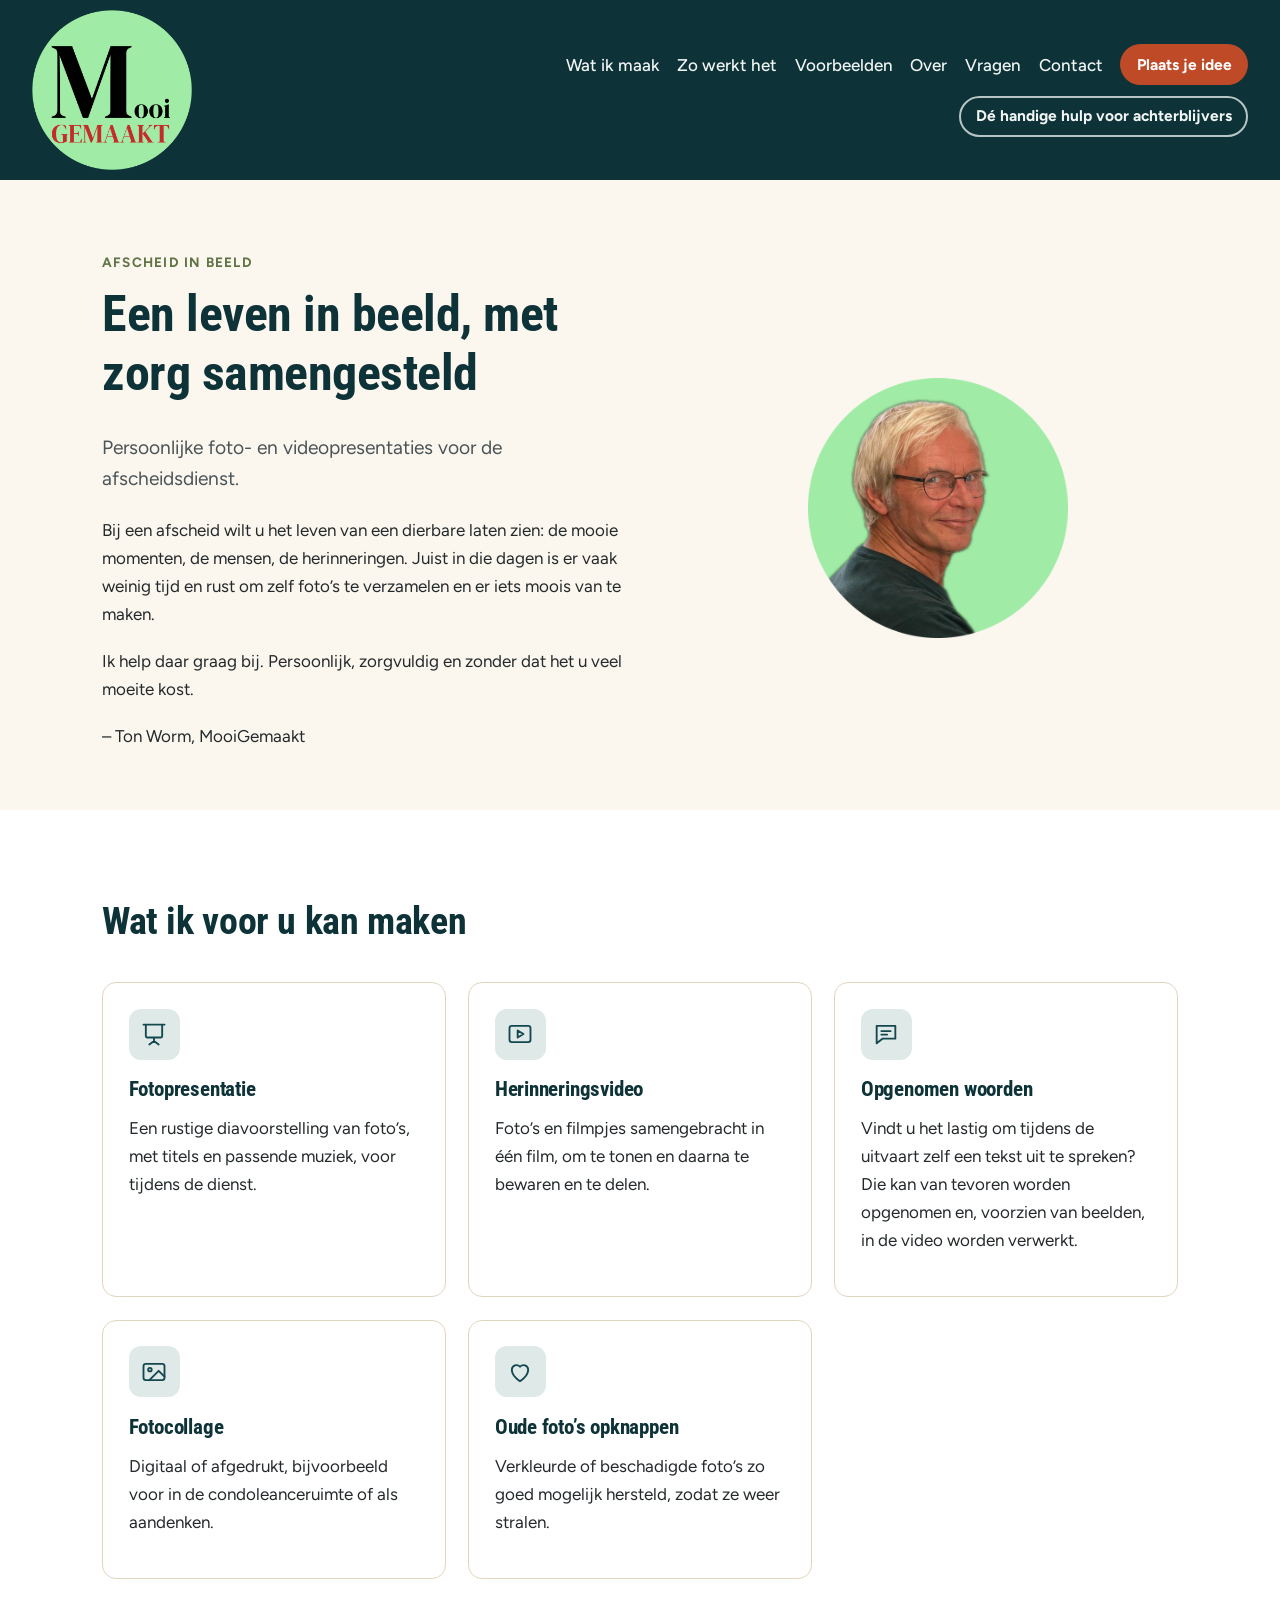
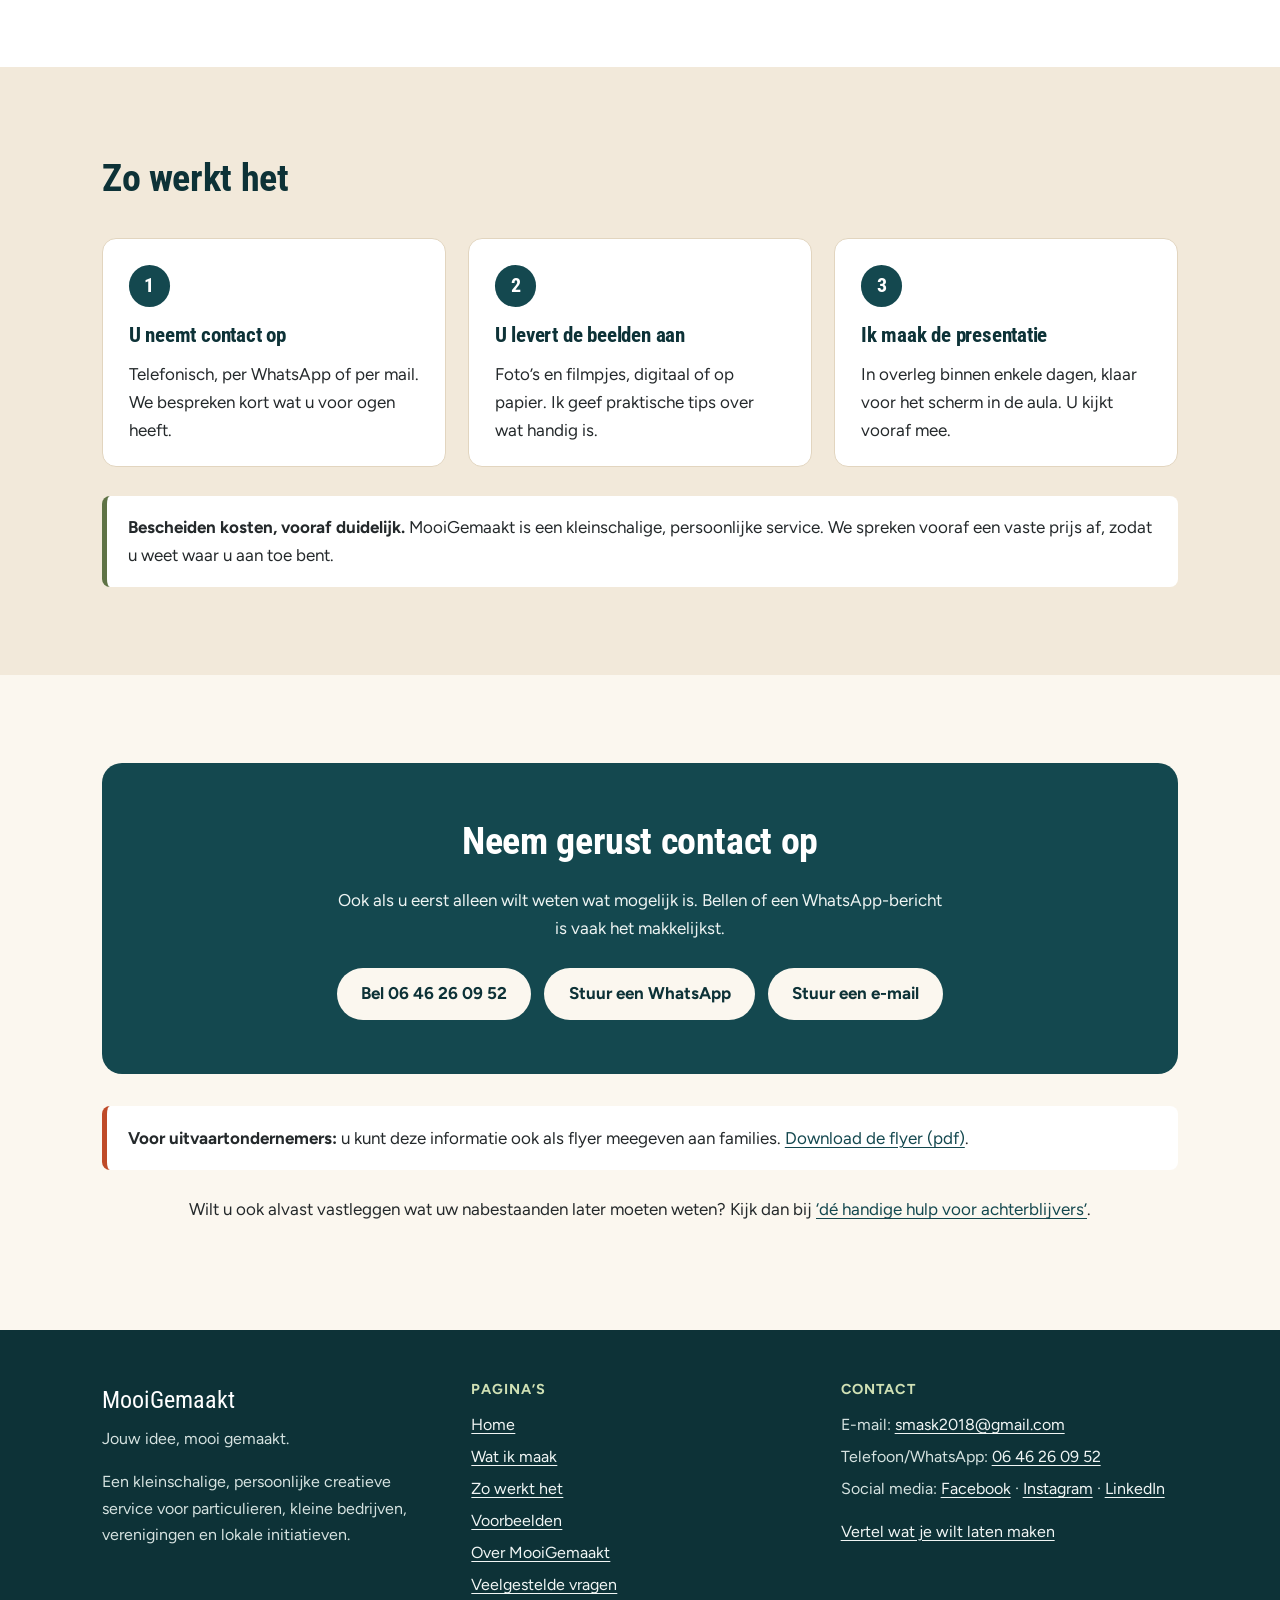
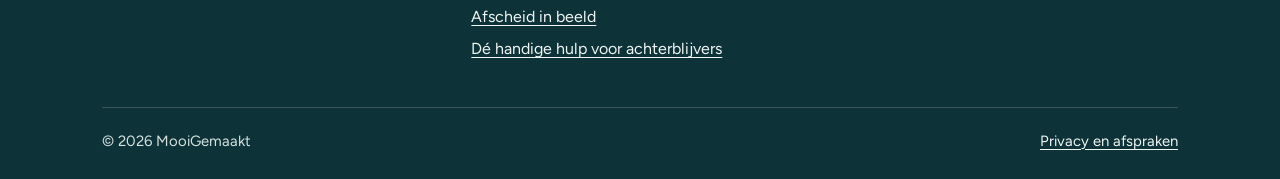
==== afscheid.html @ c0c8b0d1 "MooiGemaakt: bladerboek met de handleiding op de pagina Dé handige hulp voor achterblijvers Co-Autho" ====
<!DOCTYPE html>
<html lang="nl">
<head>
  <meta charset="utf-8">
  <meta name="viewport" content="width=device-width, initial-scale=1">
  <title>Afscheid in beeld: foto- en videopresentaties voor een uitvaart – MooiGemaakt</title>
  <meta name="description" content="Een persoonlijke fotopresentatie of herinneringsvideo voor de afscheidsdienst. Met zorg gemaakt, binnen enkele dagen klaar en tegen bescheiden kosten.">
  <link rel="canonical" href="https://mooigemaakt.net/afscheid.html">
  <meta property="og:type" content="website">
  <meta property="og:locale" content="nl_NL">
  <meta property="og:site_name" content="MooiGemaakt">
  <meta property="og:title" content="Afscheid in beeld: foto- en videopresentaties voor een uitvaart – MooiGemaakt">
  <meta property="og:description" content="Een persoonlijke fotopresentatie of herinneringsvideo voor de afscheidsdienst. Met zorg gemaakt, binnen enkele dagen klaar en tegen bescheiden kosten.">
  <meta property="og:url" content="https://mooigemaakt.net/afscheid.html">
  <!-- PLACEHOLDER: eigen deelafbeelding van 1200 x 630 pixels -->
  <meta property="og:image" content="https://mooigemaakt.net/images/og-afbeelding.jpg">
  <meta name="theme-color" content="#14484f">
  <!-- PLACEHOLDER: eigen favicon -->
  <link rel="icon" href="images/favicon.svg" type="image/svg+xml">
  <link rel="preconnect" href="https://fonts.googleapis.com">
  <link rel="preconnect" href="https://fonts.gstatic.com" crossorigin>
  <link href="https://fonts.googleapis.com/css2?family=Figtree:wght@400;500;600;700&family=Roboto+Condensed:wght@700&display=swap" rel="stylesheet">
  <link rel="stylesheet" href="css/style.css?v=20261122">
</head>
<body>
  <a class="skip-link" href="#inhoud">Direct naar de inhoud</a>

  <header class="site-header">
    <div class="container header-inner">
      <a class="logo" href="index.html" aria-label="MooiGemaakt, naar de homepage">
        <img class="logo-img" src="images/logo-cirkel.png" alt="MooiGemaakt" width="600" height="600">
      </a>
      <button class="nav-toggle" type="button" aria-expanded="false" aria-controls="hoofdmenu">
        <span class="nav-toggle-bars" aria-hidden="true"></span>Menu
      </button>
      <nav id="hoofdmenu" class="main-nav" aria-label="Hoofdmenu">
        <ul>
          <li><a href="diensten.html">Wat ik maak</a></li>
          <li><a href="zo-werkt-het.html">Zo werkt het</a></li>
          <li><a href="portfolio.html">Voorbeelden</a></li>
          <li><a href="over.html">Over</a></li>
          <li><a href="faq.html">Vragen</a></li>
          <li><a href="contact.html">Contact</a></li>
        </ul>
        <a class="btn btn-small header-hulp" href="nabestaanden.html">Dé handige hulp voor achterblijvers</a>
        <a class="btn btn-primary btn-small" href="contact.html">Plaats je idee</a>
      </nav>
    </div>
  </header>

  <main id="inhoud">
    <section class="page-hero">
      <div class="container split">
        <div>
          <span class="eyebrow">Afscheid in beeld</span>
          <h1>Een leven in beeld, met zorg samengesteld</h1>
          <p class="lead">Persoonlijke foto- en videopresentaties voor de afscheidsdienst.</p>
          <p>Bij een afscheid wilt u het leven van een dierbare laten zien: de mooie momenten, de mensen, de herinneringen. Juist in die dagen is er vaak weinig tijd en rust om zelf foto’s te verzamelen en er iets moois van te maken.</p>
          <p>Ik help daar graag bij. Persoonlijk, zorgvuldig en zonder dat het u veel moeite kost.</p>
          <p>– Ton Worm, MooiGemaakt</p>
        </div>
        <img class="afscheid-portret" src="images/ton-cirkel.png" alt="Portret van Ton Worm" width="600" height="600">
      </div>
    </section>

    <section class="section section--white" aria-labelledby="aanbod-titel">
      <div class="container">
        <div class="section-head">
          <h2 id="aanbod-titel">Wat ik voor u kan maken</h2>
        </div>
        <div class="grid grid--3">
          <div class="card card--plain">
            <div class="icon-badge"><svg class="icon" viewBox="0 0 24 24" width="28" height="28" fill="none" stroke="currentColor" stroke-width="1.6" stroke-linecap="round" stroke-linejoin="round" aria-hidden="true" focusable="false"><path d="M3 4h18M5 4v10a1 1 0 0 0 1 1h12a1 1 0 0 0 1-1V4M12 15v3M8 21l4-3 4 3"/></svg></div>
            <h3>Fotopresentatie</h3>
            <p>Een rustige diavoorstelling van foto’s, met titels en passende muziek, voor tijdens de dienst.</p>
          </div>
          <div class="card card--plain">
            <div class="icon-badge"><svg class="icon" viewBox="0 0 24 24" width="28" height="28" fill="none" stroke="currentColor" stroke-width="1.6" stroke-linecap="round" stroke-linejoin="round" aria-hidden="true" focusable="false"><rect x="3" y="5" width="18" height="14" rx="2"/><path d="m10 9 5 3-5 3z"/></svg></div>
            <h3>Herinneringsvideo</h3>
            <p>Foto’s en filmpjes samengebracht in één film, om te tonen en daarna te bewaren en te delen.</p>
          </div>
          <div class="card card--plain">
            <div class="icon-badge"><svg class="icon" viewBox="0 0 24 24" width="28" height="28" fill="none" stroke="currentColor" stroke-width="1.6" stroke-linecap="round" stroke-linejoin="round" aria-hidden="true" focusable="false"><path d="M4 5h16v11H9l-5 4z"/><path d="M8 9.5h8M8 12.5h5"/></svg></div>
            <h3>Opgenomen woorden</h3>
            <p>Vindt u het lastig om tijdens de uitvaart zelf een tekst uit te spreken? Die kan van tevoren worden opgenomen en, voorzien van beelden, in de video worden verwerkt.</p>
          </div>
          <div class="card card--plain">
            <div class="icon-badge"><svg class="icon" viewBox="0 0 24 24" width="28" height="28" fill="none" stroke="currentColor" stroke-width="1.6" stroke-linecap="round" stroke-linejoin="round" aria-hidden="true" focusable="false"><rect x="3" y="5" width="18" height="14" rx="2"/><circle cx="8.5" cy="10" r="1.5"/><path d="m21 16-5-5-8 8"/></svg></div>
            <h3>Fotocollage</h3>
            <p>Digitaal of afgedrukt, bijvoorbeeld voor in de condoleanceruimte of als aandenken.</p>
          </div>
          <div class="card card--plain">
            <div class="icon-badge"><svg class="icon" viewBox="0 0 24 24" width="28" height="28" fill="none" stroke="currentColor" stroke-width="1.6" stroke-linecap="round" stroke-linejoin="round" aria-hidden="true" focusable="false"><path d="M12 20s-7-4.4-7-10a4 4 0 0 1 7-2.5A4 4 0 0 1 19 10c0 5.6-7 10-7 10z"/></svg></div>
            <h3>Oude foto’s opknappen</h3>
            <p>Verkleurde of beschadigde foto’s zo goed mogelijk hersteld, zodat ze weer stralen.</p>
          </div>
        </div>
      </div>
    </section>

    <section class="section section--sand" aria-labelledby="werkwijze-titel">
      <div class="container">
        <div class="section-head">
          <h2 id="werkwijze-titel">Zo werkt het</h2>
        </div>
        <ol class="steps grid grid--3">
          <li>
            <h3>U neemt contact op</h3>
            <p>Telefonisch, per WhatsApp of per mail. We bespreken kort wat u voor ogen heeft.</p>
          </li>
          <li>
            <h3>U levert de beelden aan</h3>
            <p>Foto’s en filmpjes, digitaal of op papier. Ik geef praktische tips over wat handig is.</p>
          </li>
          <li>
            <h3>Ik maak de presentatie</h3>
            <p>In overleg binnen enkele dagen, klaar voor het scherm in de aula. U kijkt vooraf mee.</p>
          </li>
        </ol>
        <div class="note note--moss">
          <p><strong>Bescheiden kosten, vooraf duidelijk.</strong> MooiGemaakt is een kleinschalige, persoonlijke service. We spreken vooraf een vaste prijs af, zodat u weet waar u aan toe bent.</p>
        </div>
      </div>
    </section>

    <section class="section" aria-labelledby="afscheid-contact-titel">
      <div class="container">
        <div class="cta-block">
          <h2 id="afscheid-contact-titel">Neem gerust contact op</h2>
          <p>Ook als u eerst alleen wilt weten wat mogelijk is. Bellen of een WhatsApp-bericht is vaak het makkelijkst.</p>
          <div class="btn-row">
            <a class="btn btn-light" href="tel:+31646260952">Bel 06 46 26 09 52</a>
            <a class="btn btn-light" href="https://wa.me/31646260952" target="_blank" rel="noopener">Stuur een WhatsApp<span class="visually-hidden"> (opent in nieuw tabblad)</span></a>
            <a class="btn btn-light" href="mailto:smask2018@gmail.com">Stuur een e-mail</a>
          </div>
        </div>
        <div class="note" style="margin-top:2rem">
          <p><strong>Voor uitvaartondernemers:</strong> u kunt deze informatie ook als flyer meegeven aan families. <a href="downloads/flyer-afscheid-in-beeld.pdf" download>Download de flyer (pdf)</a>.</p>
        </div>
        <p class="center" style="margin-top:1.6rem">Wilt u ook alvast vastleggen wat uw nabestaanden later moeten weten? Kijk dan bij <a href="nabestaanden.html">‘dé handige hulp voor achterblijvers’</a>.</p>
      </div>
    </section>
  </main>

  <footer class="site-footer">
    <div class="container">
      <div class="footer-grid">
        <div>
          <p class="footer-brand">MooiGemaakt</p>
          <p>Jouw idee, mooi gemaakt.</p>
          <p>Een kleinschalige, persoonlijke creatieve service voor particulieren, kleine bedrijven, verenigingen en lokale initiatieven.</p>
        </div>
        <div>
          <h2>Pagina’s</h2>
          <ul>
            <li><a href="index.html">Home</a></li>
            <li><a href="diensten.html">Wat ik maak</a></li>
            <li><a href="zo-werkt-het.html">Zo werkt het</a></li>
            <li><a href="portfolio.html">Voorbeelden</a></li>
            <li><a href="over.html">Over MooiGemaakt</a></li>
            <li><a href="faq.html">Veelgestelde vragen</a></li>
            <li><a href="afscheid.html">Afscheid in beeld</a></li>
            <li><a href="nabestaanden.html">Dé handige hulp voor achterblijvers</a></li>
          </ul>
        </div>
        <div>
          <h2>Contact</h2>
          <!-- PLACEHOLDERS: contactgegevens en sociale links invullen -->
          <ul>
            <li>E-mail: <a href="mailto:smask2018@gmail.com">smask2018@gmail.com</a></li>
            <li>Telefoon/WhatsApp: <a href="tel:+31646260952">06 46 26 09 52</a></li>
            <li>Social media: <a href="https://www.facebook.com/profile.php?id=61595746101345" target="_blank" rel="noopener">Facebook<span class="visually-hidden"> (opent in nieuw tabblad)</span></a> · <a href="https://www.instagram.com/mooigemaaktnet/" target="_blank" rel="noopener">Instagram<span class="visually-hidden"> (opent in nieuw tabblad)</span></a> · <a href="https://www.linkedin.com/in/ton-worm-8822451a/" target="_blank" rel="noopener">LinkedIn<span class="visually-hidden"> (opent in nieuw tabblad)</span></a></li>
          </ul>
          <p style="margin-top:1rem"><a href="contact.html">Vertel wat je wilt laten maken</a></p>
        </div>
      </div>
      <div class="footer-bottom">
        <p>© <span id="jaar">2026</span> MooiGemaakt</p>
        <p><a href="privacy.html">Privacy en afspraken</a></p>
      </div>
    </div>
  </footer>

  <script src="js/main.js?v=20261018b" defer></script>
</body>
</html>
---- css/style.css ----
/* ==========================================================================
   MooiGemaakt – stylesheet
   Opbouw: 1. Variabelen  2. Basis  3. Layout  4. Header/navigatie
           5. Knoppen  6. Hero  7. Kaarten en blokken  8. Portfolio
           9. FAQ  10. Formulier  11. Footer  12. Hulpklassen en animatie
   ========================================================================== */

/* 1. Variabelen ----------------------------------------------------------- */
:root {
  --petrol: #14484f;
  --petrol-dark: #0d3237;
  --petrol-soft: #dfeae8;
  --cream: #fbf7ef;
  --sand: #f2e9da;
  --sand-dark: #e2d5bf;
  --coral: #bf4a28;
  --coral-dark: #9f3c1f;
  --coral-soft: #f8e3d9;
  --moss: #5f7345;
  --moss-soft: #e6ecd9;
  --ink: #24292b;
  --ink-soft: #4a5356;
  --white: #ffffff;

  --font-body: "Figtree", system-ui, -apple-system, "Segoe UI", Roboto, sans-serif;
  --font-head: "Roboto Condensed", "Arial Narrow", Arial, sans-serif;

  --radius: 14px;
  --radius-sm: 8px;
  --shadow: 0 1px 2px rgba(20, 40, 45, 0.06), 0 8px 24px rgba(20, 40, 45, 0.07);
  --max: 1140px;
  --gutter: clamp(1.1rem, 4vw, 2rem);
}

/* 2. Basis ---------------------------------------------------------------- */
*,
*::before,
*::after { box-sizing: border-box; }

html { scroll-behavior: smooth; -webkit-text-size-adjust: 100%; }

body {
  margin: 0;
  background: var(--cream);
  color: var(--ink);
  font-family: var(--font-body);
  font-size: 1.0625rem;
  line-height: 1.65;
}

h1, h2, h3, h4 {
  font-family: var(--font-head);
  font-weight: 700;
  line-height: 1.18;
  color: var(--petrol-dark);
  margin: 0 0 0.6em;
  letter-spacing: -0.01em;
}
/* Titels die toch over twee regels lopen, worden netjes verdeeld */
h1, h2, h3 { text-wrap: balance; }
h1 { font-size: clamp(2.3rem, 5.2vw, 3.7rem); }
h2 { font-size: clamp(1.7rem, 3.4vw, 2.4rem); }
h3 { font-size: 1.3rem; }
h4 { font-size: 1.1rem; }

p { margin: 0 0 1.1em; }
ul, ol { margin: 0 0 1.1em; padding-left: 1.25em; }
li { margin-bottom: 0.35em; }

a { color: var(--petrol); text-underline-offset: 0.18em; }
a:hover { color: var(--coral-dark); }

img, svg { max-width: 100%; height: auto; }

:focus-visible {
  outline: 3px solid var(--coral);
  outline-offset: 3px;
  border-radius: 4px;
}

/* 3. Layout --------------------------------------------------------------- */
.container {
  width: 100%;
  max-width: var(--max);
  margin-inline: auto;
  padding-inline: var(--gutter);
}
.container--narrow { max-width: 780px; }

.section { padding-block: clamp(3.2rem, 8vw, 5.5rem); }
.section--sand { background: var(--sand); }
.section--white { background: var(--white); }
.section--petrol { background: var(--petrol); color: #eef4f3; }
.section--petrol h2, .section--petrol h3 { color: var(--white); }

.section-head { margin-bottom: 2.4rem; }
.section-head > p { max-width: 680px; }
.section-head--center > p { margin-inline: auto; }

/* Logo vóór een tekstblok (Over-pagina) */
.intro-with-logo { display: flex; flex-direction: column; align-items: flex-start; gap: 1.2rem; }
.intro-logo { width: 7rem; height: auto; flex: none; }
.intro-text { max-width: 680px; }
.intro-text > :last-child { margin-bottom: 0; }
@media (min-width: 700px) {
  .intro-with-logo { flex-direction: row; gap: 2.2rem; }
  .intro-logo { width: 10rem; margin-top: 0.3rem; }
}
.section-head--center { margin-inline: auto; text-align: center; }
.eyebrow {
  display: inline-block;
  font-size: 0.85rem;
  font-weight: 700;
  letter-spacing: 0.09em;
  text-transform: uppercase;
  color: var(--moss);
  margin-bottom: 0.7rem;
}
.section--petrol .eyebrow { color: #cfe0b4; }
.lead { font-size: 1.2rem; color: var(--ink-soft); }
.section--petrol .lead { color: #dbe8e6; }

.grid { display: grid; gap: 1.4rem; }
.grid--3 { grid-template-columns: repeat(auto-fit, minmax(270px, 1fr)); }
.grid--4 { grid-template-columns: repeat(auto-fit, minmax(230px, 1fr)); }
.grid--2 { grid-template-columns: repeat(auto-fit, minmax(300px, 1fr)); }

.split {
  display: grid;
  gap: clamp(2rem, 5vw, 4rem);
  align-items: center;
}
@media (min-width: 860px) {
  .split { grid-template-columns: 1.05fr 0.95fr; }
  .split--reverse > :first-child { order: 2; }
}

/* 4. Header en navigatie -------------------------------------------------- */
.skip-link {
  position: absolute;
  left: 1rem;
  top: -4rem;
  z-index: 100;
  background: var(--petrol-dark);
  color: var(--white);
  padding: 0.7rem 1rem;
  border-radius: var(--radius-sm);
}
.skip-link:focus { top: 1rem; color: var(--white); }

.site-header {
  position: sticky;
  top: 0;
  z-index: 50;
  background: rgba(251, 247, 239, 0.96);
  backdrop-filter: blur(6px);
  border-bottom: 1px solid var(--sand-dark);
}
.header-inner {
  display: flex;
  align-items: center;
  justify-content: space-between;
  gap: 1rem;
  min-height: 4.5rem;
  flex-wrap: wrap;
}

.logo {
  display: inline-flex;
  align-items: center;
  gap: 0.6rem;
  text-decoration: none;
  font-family: var(--font-head);
  font-size: 1.45rem;
  font-weight: 700;
  color: var(--petrol-dark);
}
.logo:hover { color: var(--petrol-dark); }
.logo-img {
  display: block;
  height: clamp(6rem, 12vw, 8rem);
  width: auto;
  margin: 0.5rem 0;
}

.main-nav { display: flex; align-items: center; gap: 1.4rem; }
.main-nav ul {
  display: flex;
  gap: 0.3rem;
  list-style: none;
  margin: 0;
  padding: 0;
}
.main-nav li { margin: 0; }
.main-nav ul a {
  display: block;
  padding: 0.5rem 0.7rem;
  border-radius: var(--radius-sm);
  color: var(--ink);
  font-weight: 500;
  text-decoration: none;
}
.main-nav ul a:hover { background: var(--sand); color: var(--petrol-dark); }
.main-nav ul a[aria-current="page"] {
  color: var(--petrol-dark);
  font-weight: 700;
  box-shadow: inset 0 -3px 0 var(--coral);
  border-radius: 0;
}

.nav-toggle {
  display: none;
  align-items: center;
  gap: 0.5rem;
  padding: 0.6rem 0.9rem;
  background: transparent;
  border: 2px solid var(--petrol);
  border-radius: var(--radius-sm);
  color: var(--petrol-dark);
  font: inherit;
  font-weight: 600;
  cursor: pointer;
}
.nav-toggle-bars,
.nav-toggle-bars::before,
.nav-toggle-bars::after {
  display: block;
  width: 1.2rem;
  height: 2px;
  background: currentColor;
  border-radius: 2px;
  content: "";
}
.nav-toggle-bars { position: relative; }
.nav-toggle-bars::before { position: absolute; top: -6px; }
.nav-toggle-bars::after { position: absolute; top: 6px; }

@media (max-width: 960px) {
  .js .nav-toggle { display: inline-flex; }
  .js .main-nav { display: none; }
  .js .main-nav.is-open { display: flex; }
  .main-nav {
    flex-basis: 100%;
    flex-direction: column;
    align-items: stretch;
    gap: 0.8rem;
    padding-bottom: 1.2rem;
  }
  .main-nav ul { flex-direction: column; gap: 0; }
  .main-nav ul a { padding: 0.8rem 0.4rem; border-bottom: 1px solid var(--sand-dark); border-radius: 0; }
  .main-nav ul a[aria-current="page"] { box-shadow: inset 4px 0 0 var(--coral); padding-left: 0.9rem; }
}

/* 5. Knoppen -------------------------------------------------------------- */
.btn {
  display: inline-flex;
  align-items: center;
  justify-content: center;
  gap: 0.5rem;
  padding: 0.85rem 1.4rem;
  border: 2px solid transparent;
  border-radius: 999px;
  font: inherit;
  font-weight: 700;
  line-height: 1.25;
  text-align: center;
  text-decoration: none;
  cursor: pointer;
  transition: background-color 0.15s ease, color 0.15s ease, transform 0.15s ease;
}
.btn:hover { transform: translateY(-1px); }
.btn-primary { background: var(--coral); color: var(--white); }
.btn-primary:hover { background: var(--coral-dark); color: var(--white); }
.btn-secondary { background: transparent; border-color: var(--petrol); color: var(--petrol-dark); }
.btn-secondary:hover { background: var(--petrol); color: var(--white); }
.btn-light { background: var(--cream); color: var(--petrol-dark); }
.btn-light:hover { background: var(--white); color: var(--petrol-dark); }
.btn-small { padding: 0.6rem 1.05rem; font-size: 0.97rem; }
.btn-row { display: flex; flex-wrap: wrap; gap: 0.8rem; margin-top: 1.6rem; }

.text-link { font-weight: 700; text-decoration: none; }
.text-link::after { content: " →"; }
.text-link:hover { text-decoration: underline; }

/* 6. Hero ----------------------------------------------------------------- */
.hero { padding-block: clamp(2.8rem, 7vw, 5.5rem); overflow: hidden; }
.hero .lead { max-width: 34em; }
/* Slogan op één regel: de lettergrootte schaalt mee met de beschikbare breedte */
.hero h1 { font-size: clamp(1.6rem, 8.6vw, 3.3rem); }
@media (min-width: 860px) {
  .hero h1 { font-size: clamp(2.2rem, 4.2vw, 3.1rem); }
}
.hero-trust {
  display: flex;
  align-items: flex-start;
  gap: 0.6rem;
  margin-top: 1.6rem;
  font-size: 0.98rem;
  color: var(--ink-soft);
}
.hero-trust .icon { flex: none; color: var(--moss); width: 1.4rem; height: 1.4rem; margin-top: 0.1rem; }
.hero-art img { display: block; width: 100%; max-width: 472px; height: auto; margin-inline: auto; mix-blend-mode: multiply; }

.page-hero { padding-block: clamp(2.6rem, 6vw, 4.2rem) clamp(1.6rem, 4vw, 2.6rem); }
.page-hero h1 { font-size: clamp(2.1rem, 4.6vw, 3.1rem); }
.page-hero .lead { max-width: 40em; }

/* 7. Kaarten en blokken --------------------------------------------------- */
.card {
  display: flex;
  flex-direction: column;
  background: var(--white);
  border: 1px solid var(--sand-dark);
  border-radius: var(--radius);
  padding: 1.6rem;
  box-shadow: var(--shadow);
}
.card p:last-of-type { margin-bottom: 1rem; }
.card .text-link { margin-top: auto; }
.card--plain { box-shadow: none; }
.card > :last-child { margin-bottom: 0; }

.icon-badge {
  display: grid;
  place-items: center;
  width: 3.2rem;
  height: 3.2rem;
  margin-bottom: 1.1rem;
  border-radius: 12px;
  background: var(--petrol-soft);
  color: var(--petrol);
}
.icon-badge--coral { background: var(--coral-soft); color: var(--coral-dark); }
.icon-badge--moss { background: var(--moss-soft); color: var(--moss); }

/* Stappen */
.steps { list-style: none; padding: 0; margin: 0; counter-reset: stap; }
.steps > li {
  counter-increment: stap;
  position: relative;
  background: var(--white);
  border: 1px solid var(--sand-dark);
  border-radius: var(--radius);
  padding: 1.6rem 1.6rem 1.4rem;
  margin: 0;
}
.steps > li::before {
  content: counter(stap);
  display: grid;
  place-items: center;
  width: 2.6rem;
  height: 2.6rem;
  margin-bottom: 1rem;
  border-radius: 50%;
  background: var(--petrol);
  color: var(--white);
  font-family: var(--font-head);
  font-size: 1.25rem;
  font-weight: 700;
}
.steps > li > :last-child { margin-bottom: 0; }
.steps--list { display: grid; gap: 1rem; }
.steps--list > li { padding-left: 5rem; }
.steps--list > li::before { position: absolute; left: 1.4rem; top: 1.5rem; }
@media (max-width: 520px) {
  .steps--list > li { padding-left: 1.4rem; }
  .steps--list > li::before { position: static; }
}

.note {
  margin-top: 1.8rem;
  padding: 1.1rem 1.3rem;
  background: var(--white);
  border-left: 5px solid var(--coral);
  border-radius: var(--radius-sm);
  color: var(--ink);
}
.note > :last-child { margin-bottom: 0; }
.note--moss { border-left-color: var(--moss); }
.note--logo { display: flex; align-items: flex-start; gap: 0.9rem; }
.note-logo { width: 4.2rem; height: auto; flex: none; }
@media (min-width: 600px) {
  .note--logo { align-items: center; gap: 1.4rem; }
  .note-logo { width: 6.5rem; }
}

.check-list { list-style: none; padding: 0; }
.check-list li {
  position: relative;
  padding-left: 1.9rem;
  margin-bottom: 0.6rem;
}
.check-list li::before {
  content: "";
  position: absolute;
  left: 0.15rem;
  top: 0.42em;
  width: 0.95rem;
  height: 0.5rem;
  border-left: 3px solid var(--moss);
  border-bottom: 3px solid var(--moss);
  transform: rotate(-45deg);
}
.section--petrol .check-list li::before { border-color: #cfe0b4; }

.why-item { padding-top: 1.2rem; border-top: 3px solid rgba(255, 255, 255, 0.28); }
.why-item p { color: #dbe8e6; margin: 0; }

/* Tijdelijke afbeeldingsvlakken */
.placeholder {
  display: grid;
  place-items: center;
  gap: 0.6rem;
  min-height: 300px;
  padding: 2rem;
  border-radius: var(--radius);
  background:
    radial-gradient(circle at 80% 15%, rgba(191, 74, 40, 0.16), transparent 45%),
    linear-gradient(140deg, var(--petrol-soft), var(--sand));
  border: 2px dashed rgba(20, 72, 79, 0.35);
  color: var(--petrol-dark);
  text-align: center;
}
.photo {
  display: block;
  width: 100%;
  height: auto;
  border-radius: var(--radius);
}

.video-frame {
  aspect-ratio: 16 / 9;
  border-radius: var(--radius);
  overflow: hidden;
  background: #000;
}
.video-frame iframe { display: block; width: 100%; height: 100%; border: 0; }

/* Bladerboek met de handleiding (nabestaanden.html) */
.bladerboek { max-width: 820px; margin: 0 auto; }
.bladerboek-boek { margin: 0 auto; }
.bladerboek-pagina { background: #fff; overflow: hidden; }
.bladerboek-pagina img { display: block; width: 100%; height: 100%; object-fit: cover; }
.bladerboek-boek:not(.is-klaar) { display: grid; grid-template-columns: repeat(auto-fill, minmax(130px, 1fr)); gap: 0.8rem; }
.bladerboek-boek:not(.is-klaar) .bladerboek-pagina:nth-child(n+5) { display: none; }
.bladerboek-boek:not(.is-klaar) img { height: auto; aspect-ratio: 900 / 1274; background: var(--sand); }
.bladerboek .stf__parent { filter: drop-shadow(0 10px 24px rgba(20, 72, 79, 0.18)); }
.bladerboek-knoppen { display: flex; justify-content: center; align-items: center; gap: 1rem; margin-top: 1.4rem; }
.bladerboek-knoppen[hidden] { display: none; }
.bladerboek-teller { min-width: 9.5em; text-align: center; color: var(--ink-soft); }
.bladerboek-knoppen .btn { white-space: nowrap; }
@media (max-width: 520px) {
  .bladerboek-knoppen { gap: 0.5rem; }
  .bladerboek-knoppen .btn { padding-inline: 0.8rem; }
  .bladerboek-teller { min-width: 0; font-size: 0.9rem; }
}
.bladerboek-download { margin-top: 1rem; }

.placeholder .icon { width: 3rem; height: 3rem; opacity: 0.75; }
.placeholder p { margin: 0; max-width: 24em; font-size: 0.97rem; }

.ph {
  background: #fff3c9;
  padding: 0.05em 0.35em;
  border-radius: 4px;
  color: var(--ink);
  font-style: normal;
}

.service-block {
  display: grid;
  gap: 1.2rem 2.4rem;
  padding: 2rem;
  background: var(--white);
  border: 1px solid var(--sand-dark);
  border-radius: var(--radius);
  scroll-margin-top: 6rem;
}
.service-block + .service-block { margin-top: 1.4rem; }
.service-block ul { margin-bottom: 0; }
/* Diensttitels op één regel, allemaal even groot */
.service-block h2 { font-size: clamp(1.25rem, 5.4vw, 2.1rem); }
@media (min-width: 860px) {
  .service-block { grid-template-columns: 0.85fr 1.15fr; padding: 2.4rem; }
  .service-block h2 { font-size: clamp(1.5rem, 2.8vw, 2.1rem); }
}

.empty-state {
  padding: 2rem;
  border: 2px dashed var(--sand-dark);
  border-radius: var(--radius);
  background: var(--cream);
  text-align: center;
  color: var(--ink-soft);
}
.empty-state > :last-child { margin-bottom: 0; }

.cta-block {
  padding: clamp(2rem, 5vw, 3.4rem);
  border-radius: calc(var(--radius) + 6px);
  background: var(--petrol);
  color: #eef4f3;
  text-align: center;
}
.cta-block h2 { color: var(--white); margin-inline: auto; }
.cta-block p { max-width: 36em; margin-inline: auto; }
.cta-block .btn-row { justify-content: center; }

.prose h2 { margin-top: 2.2em; font-size: 1.6rem; }
.prose h2:first-child { margin-top: 0; }
.prose h3 { margin-top: 1.6em; }

/* 8. Portfolio ------------------------------------------------------------ */
.filters { display: flex; flex-wrap: wrap; gap: 0.5rem; margin-bottom: 2rem; }
.filter-btn {
  padding: 0.55rem 1.05rem;
  border: 2px solid var(--sand-dark);
  border-radius: 999px;
  background: var(--white);
  color: var(--ink);
  font: inherit;
  font-weight: 600;
  cursor: pointer;
}
.filter-btn:hover { border-color: var(--petrol); }
.filter-btn[aria-pressed="true"] { background: var(--petrol); border-color: var(--petrol); color: var(--white); }

.project {
  display: flex;
  flex-direction: column;
  background: var(--white);
  border: 1px solid var(--sand-dark);
  border-radius: var(--radius);
  overflow: hidden;
  box-shadow: var(--shadow);
}
.project[hidden] { display: none; }
.project-body { display: flex; flex-direction: column; flex: 1; padding: 1.3rem 1.4rem 1.5rem; }
.project-body h2, .project-body h3 { font-size: 1.22rem; margin-bottom: 0.4em; }
.project-body p { font-size: 1rem; }
.project-body .btn { align-self: flex-start; margin-top: auto; }
.project-meta { display: flex; flex-wrap: wrap; gap: 0.4rem; margin-bottom: 0.8rem; }
.tag {
  display: inline-block;
  padding: 0.15rem 0.65rem;
  border-radius: 999px;
  background: var(--petrol-soft);
  color: var(--petrol-dark);
  font-size: 0.82rem;
  font-weight: 700;
}
.tag--example { background: var(--coral-soft); color: var(--coral-dark); }
.project-delivered { font-size: 0.95rem; color: var(--ink-soft); }
.project-delivered strong { color: var(--ink); }

.thumb {
  display: grid;
  place-items: center;
  aspect-ratio: 16 / 10;
  color: rgba(255, 255, 255, 0.92);
  background: linear-gradient(135deg, var(--petrol), #2c6b70);
}
.thumb .icon { width: 3.4rem; height: 3.4rem; }
.thumb--image { aspect-ratio: 3 / 2; background: #f7f1e1; }
.thumb--image img { display: block; width: 100%; height: 100%; object-fit: contain; }
.thumb--wide { aspect-ratio: 16 / 9; }
.thumb--cover { aspect-ratio: 16 / 10; position: relative; overflow: hidden; }
.thumb--cover img { position: absolute; inset: 0; object-fit: cover; object-position: top; }
.thumb--site { position: relative; overflow: hidden; background: var(--white); }
.thumb--site iframe {
  position: absolute;
  top: 0;
  left: 0;
  width: 400%;
  height: 400%;
  border: 0;
  transform: scale(0.25);
  transform-origin: 0 0;
  pointer-events: none;
}
.thumb--embed { aspect-ratio: 16 / 9; background: #000; }
.thumb--embed iframe { display: block; width: 100%; height: 100%; border: 0; }
.thumb--video { background: linear-gradient(135deg, #8f3a20, #d0714e); }
.thumb--foto { background: linear-gradient(135deg, #4d5f37, #8a9c66); }
.thumb--social { background: linear-gradient(135deg, #0d3237, #5f7345); }
.thumb--vormgeving { background: linear-gradient(135deg, #b9862f, #d9b36a); color: rgba(36, 41, 43, 0.85); }
.thumb--presentaties { background: linear-gradient(135deg, #3d5560, #7c98a0); }

/* 9. FAQ ------------------------------------------------------------------ */
.faq details {
  background: var(--white);
  border: 1px solid var(--sand-dark);
  border-radius: var(--radius);
  margin-bottom: 0.8rem;
}
.faq summary {
  display: flex;
  justify-content: space-between;
  align-items: center;
  gap: 1rem;
  padding: 1.1rem 1.3rem;
  font-family: var(--font-head);
  font-size: 1.15rem;
  font-weight: 700;
  color: var(--petrol-dark);
  cursor: pointer;
  list-style: none;
  border-radius: var(--radius);
}
.faq summary::-webkit-details-marker { display: none; }
.faq summary::after {
  content: "+";
  flex: none;
  display: grid;
  place-items: center;
  width: 1.9rem;
  height: 1.9rem;
  border-radius: 50%;
  background: var(--petrol-soft);
  color: var(--petrol-dark);
  font-family: var(--font-body);
  font-size: 1.3rem;
  line-height: 1;
}
.faq details[open] summary::after { content: "–"; }
.faq-answer { padding: 0 1.3rem 1.2rem; }
.faq-answer > :last-child { margin-bottom: 0; }

/* 10. Formulier ----------------------------------------------------------- */
.form {
  background: var(--white);
  border: 1px solid var(--sand-dark);
  border-radius: var(--radius);
  padding: clamp(1.4rem, 4vw, 2.2rem);
  box-shadow: var(--shadow);
}
.field { margin-bottom: 1.3rem; }
.field label, .field legend {
  display: block;
  margin-bottom: 0.35rem;
  padding: 0;
  font-weight: 700;
  color: var(--petrol-dark);
}
.optional { font-weight: 400; color: var(--ink-soft); font-size: 0.93rem; }
.hint { display: block; margin-bottom: 0.4rem; color: var(--ink-soft); font-size: 0.94rem; }
.field input[type="text"],
.field input[type="email"],
.field input[type="tel"],
.field input[type="date"],
.field input[type="url"],
.field input[type="file"],
.field select,
.field textarea {
  width: 100%;
  padding: 0.75rem 0.9rem;
  border: 2px solid #b9ad97;
  border-radius: var(--radius-sm);
  background: var(--white);
  color: var(--ink);
  font: inherit;
}
.field textarea { min-height: 8rem; resize: vertical; }
.field input:focus-visible,
.field select:focus-visible,
.field textarea:focus-visible { border-color: var(--petrol); outline-offset: 1px; }
.field [aria-invalid="true"] { border-color: #b3261e; background: #fff6f5; }
.field fieldset, fieldset.field { border: 0; padding: 0; margin-inline: 0; }
.choice-row { display: flex; flex-wrap: wrap; gap: 0.5rem 1.4rem; }
.choice { display: flex; align-items: flex-start; gap: 0.55rem; font-weight: 400 !important; color: var(--ink) !important; }
.choice input { width: 1.2rem; height: 1.2rem; margin-top: 0.25rem; flex: none; accent-color: var(--petrol); }
.error { display: block; margin-top: 0.35rem; color: #b3261e; font-weight: 600; font-size: 0.95rem; }
.error:empty { display: none; }
.form-status { margin-top: 1.2rem; padding: 1rem 1.2rem; border-radius: var(--radius-sm); font-weight: 600; }
.form-status:empty { display: none; }
.form-status--error { background: #fdecea; color: #8c1d18; border: 1px solid #f2b8b5; }
.form-status--ok { background: var(--moss-soft); color: #33421f; border: 1px solid #c5d3a9; }
.form-status--info { background: #fff3c9; color: #4d3d00; border: 1px solid #ecd98a; }
.hp { position: absolute; left: -9999px; }
.field-grid { display: grid; gap: 0 1.2rem; }
@media (min-width: 640px) { .field-grid { grid-template-columns: 1fr 1fr; } }

.contact-layout { display: grid; gap: 2rem; align-items: start; }
@media (min-width: 940px) { .contact-layout { grid-template-columns: 1.5fr 1fr; } }
.contact-list { list-style: none; padding: 0; margin: 0; }
.contact-list li { display: flex; gap: 0.8rem; margin-bottom: 1rem; }
.contact-list .icon { flex: none; width: 1.5rem; height: 1.5rem; color: var(--petrol); margin-top: 0.15rem; }
.contact-list strong { display: block; }

/* 11. Footer -------------------------------------------------------------- */
.site-footer { background: var(--petrol-dark); color: #d5e2e0; padding-block: 3.2rem 1.6rem; font-size: 1rem; }
.site-footer a { color: #f1f6f5; }
.site-footer a:hover { color: #ffd2c2; }
.site-footer h2 { font-family: var(--font-body); font-size: 0.9rem; letter-spacing: 0.08em; text-transform: uppercase; color: #cfe0b4; margin-bottom: 0.9rem; }
.footer-grid { display: grid; gap: 2rem; grid-template-columns: repeat(auto-fit, minmax(210px, 1fr)); }
.footer-grid ul { list-style: none; padding: 0; margin: 0; }
.footer-brand { font-family: var(--font-head); font-size: 1.5rem; color: var(--white); margin-bottom: 0.3rem; }
.site-footer .ph { background: rgba(255, 243, 201, 0.18); color: #ffeeb0; }
.footer-bottom {
  display: flex;
  flex-wrap: wrap;
  justify-content: space-between;
  gap: 0.6rem 2rem;
  margin-top: 2.4rem;
  padding-top: 1.3rem;
  border-top: 1px solid rgba(255, 255, 255, 0.18);
  font-size: 0.93rem;
}
.footer-bottom p { margin: 0; }

/* 12. Hulpklassen en animatie --------------------------------------------- */
.visually-hidden {
  position: absolute !important;
  width: 1px;
  height: 1px;
  margin: -1px;
  padding: 0;
  overflow: hidden;
  clip: rect(0 0 0 0);
  white-space: nowrap;
  border: 0;
}
.mt-0 { margin-top: 0; }
.center { text-align: center; }

.js .reveal { opacity: 0; transform: translateY(14px); transition: opacity 0.5s ease, transform 0.5s ease; }
.js .reveal.is-visible { opacity: 1; transform: none; }

@media (prefers-reduced-motion: reduce) {
  html { scroll-behavior: auto; }
  .js .reveal { opacity: 1; transform: none; transition: none; }
  .btn { transition: none; }
  .btn:hover { transform: none; }
}

@media print {
  .site-header, .site-footer, .btn, .filters { display: none; }
  body { background: #fff; }
}

/* Header: hoger, groter logo en dezelfde achtergrond als de footer --------- */
.site-header { background: var(--petrol-dark); border-bottom-color: var(--petrol-dark); }
.header-inner { min-height: 6rem; }
.logo-img { height: clamp(7rem, 13vw, 10rem); margin: 0.6rem 0; }
.main-nav ul a { color: #f1f6f5; }
.main-nav ul a:hover { background: rgba(255, 255, 255, 0.12); color: var(--white); }
.main-nav ul a[aria-current="page"] { color: var(--white); }
.nav-toggle { border-color: #f1f6f5; color: #f1f6f5; }
@media (max-width: 960px) {
  .main-nav ul a { border-bottom-color: rgba(255, 255, 255, 0.18); }
}

/* Logo bij "Waar ik ervaring mee heb" kleiner dan het logo in de header */
.intro-logo { width: 5.5rem; }
@media (min-width: 700px) {
  .intro-logo { width: 7rem; }
}

/* Foto van Ton in de hero, collage op de Over-pagina */
.hero-art .photo { max-width: 520px; mix-blend-mode: normal; box-shadow: var(--shadow); }
.collage { display: block; width: 100%; max-width: 472px; height: auto; margin-inline: auto; mix-blend-mode: multiply; }

/* Portret van Ton bij "Waar ik ervaring mee heb" (blijft kleiner dan het logo in de header) */
.intro-portret { width: 6rem; }
@media (min-width: 700px) {
  .intro-portret { width: 9rem; }
}

/* Pagina Afscheid in beeld */
.afscheid-portret { display: block; width: 100%; max-width: 260px; height: auto; margin-inline: auto; }
.afscheid-teaser .afscheid-portret { max-width: 200px; }

/* Ervaringen van opdrachtgevers */
.ervaring { position: relative; margin: 0; padding: clamp(1.8rem, 4vw, 2.6rem); padding-top: clamp(2.6rem, 5vw, 3.2rem); background: var(--cream); border: 1px solid var(--sand-dark); border-radius: var(--radius); }
.ervaring::before { content: "“"; position: absolute; top: .2rem; left: 1.4rem; font-family: var(--font-head); font-size: 5rem; line-height: 1; color: var(--coral); }
.ervaring blockquote { margin: 0; font-size: 1.08rem; color: var(--ink); }
.ervaring blockquote p:last-child { margin-bottom: 0; }
.ervaring figcaption { margin-top: 1.4rem; padding-top: 1rem; border-top: 1px solid var(--sand-dark); }
.ervaring figcaption strong { display: block; font-family: var(--font-head); font-size: 1.15rem; color: var(--petrol-dark); }
.ervaring figcaption span { color: var(--ink-soft); font-size: .97rem; }

/* Pagina Voor mijn nabestaanden */
.schermvoorbeeld { margin: 0; }
.schermvoorbeeld img { display: block; width: 100%; height: auto; border-radius: var(--radius); border: 1px solid var(--sand-dark); box-shadow: var(--shadow); }
.schermvoorbeeld figcaption { margin-top: .5rem; font-size: .9rem; color: var(--ink-soft); text-align: center; }
.split > div > h2:first-child { margin-top: 0; }

/* Extra knop in de header: Handige hulp voor de achterblijvers */
.header-hulp { border: 2px solid rgba(241, 246, 245, 0.75); color: #f1f6f5; background: transparent; }
.header-hulp:hover { background: rgba(255, 255, 255, 0.12); color: var(--white); border-color: var(--white); }
.header-hulp[aria-current="page"] { background: rgba(255, 255, 255, 0.14); border-color: var(--white); }
.main-nav { gap: 0.9rem; }
@media (max-width: 960px) {
  .header-hulp { justify-content: center; }
}
/* Header iets breder, zodat de extra knop naast het logo past */
.site-header .container { max-width: 1340px; }
@media (min-width: 961px) {
  .main-nav { gap: 0.6rem; }
  .main-nav ul { gap: 0.1rem; }
  .main-nav ul a { padding: 0.5rem 0.5rem; }
  .header-hulp, .main-nav .btn-primary { padding: 0.55rem 0.9rem; }
}
/* "Handige hulp voor de achterblijvers" op een eigen regel onder het menu */
@media (min-width: 961px) {
  .main-nav { display: grid; grid-template-columns: auto auto; align-items: center; justify-items: end; column-gap: 0.6rem; row-gap: 0.55rem; }
  .main-nav ul { grid-column: 1; grid-row: 1; }
  .main-nav .btn-primary { grid-column: 2; grid-row: 1; }
  .header-hulp { grid-column: 1 / -1; grid-row: 2; }
}

/* Draaiend logo (wereldbol) naast het welkomstblok */
.mg-globe { --globe-size: min(78vw, 400px); position: relative; width: var(--globe-size); aspect-ratio: 1; margin-inline: auto; }
.mg-globe::before { content: ""; position: absolute; inset: -9%; border-radius: 50%;
  background: radial-gradient(circle, rgba(160,235,166,.45) 52%, rgba(160,235,166,.18) 62%, transparent 71%); filter: blur(6px); }
.mg-globe::after { content: ""; position: absolute; left: 18%; right: 18%; bottom: -10%; height: 7%; border-radius: 50%;
  background: radial-gradient(ellipse, rgba(13,50,55,.30), transparent 70%); }
.mg-globe canvas, .mg-globe img { position: relative; z-index: 1; width: 100%; height: 100%; display: block; border-radius: 50%; }
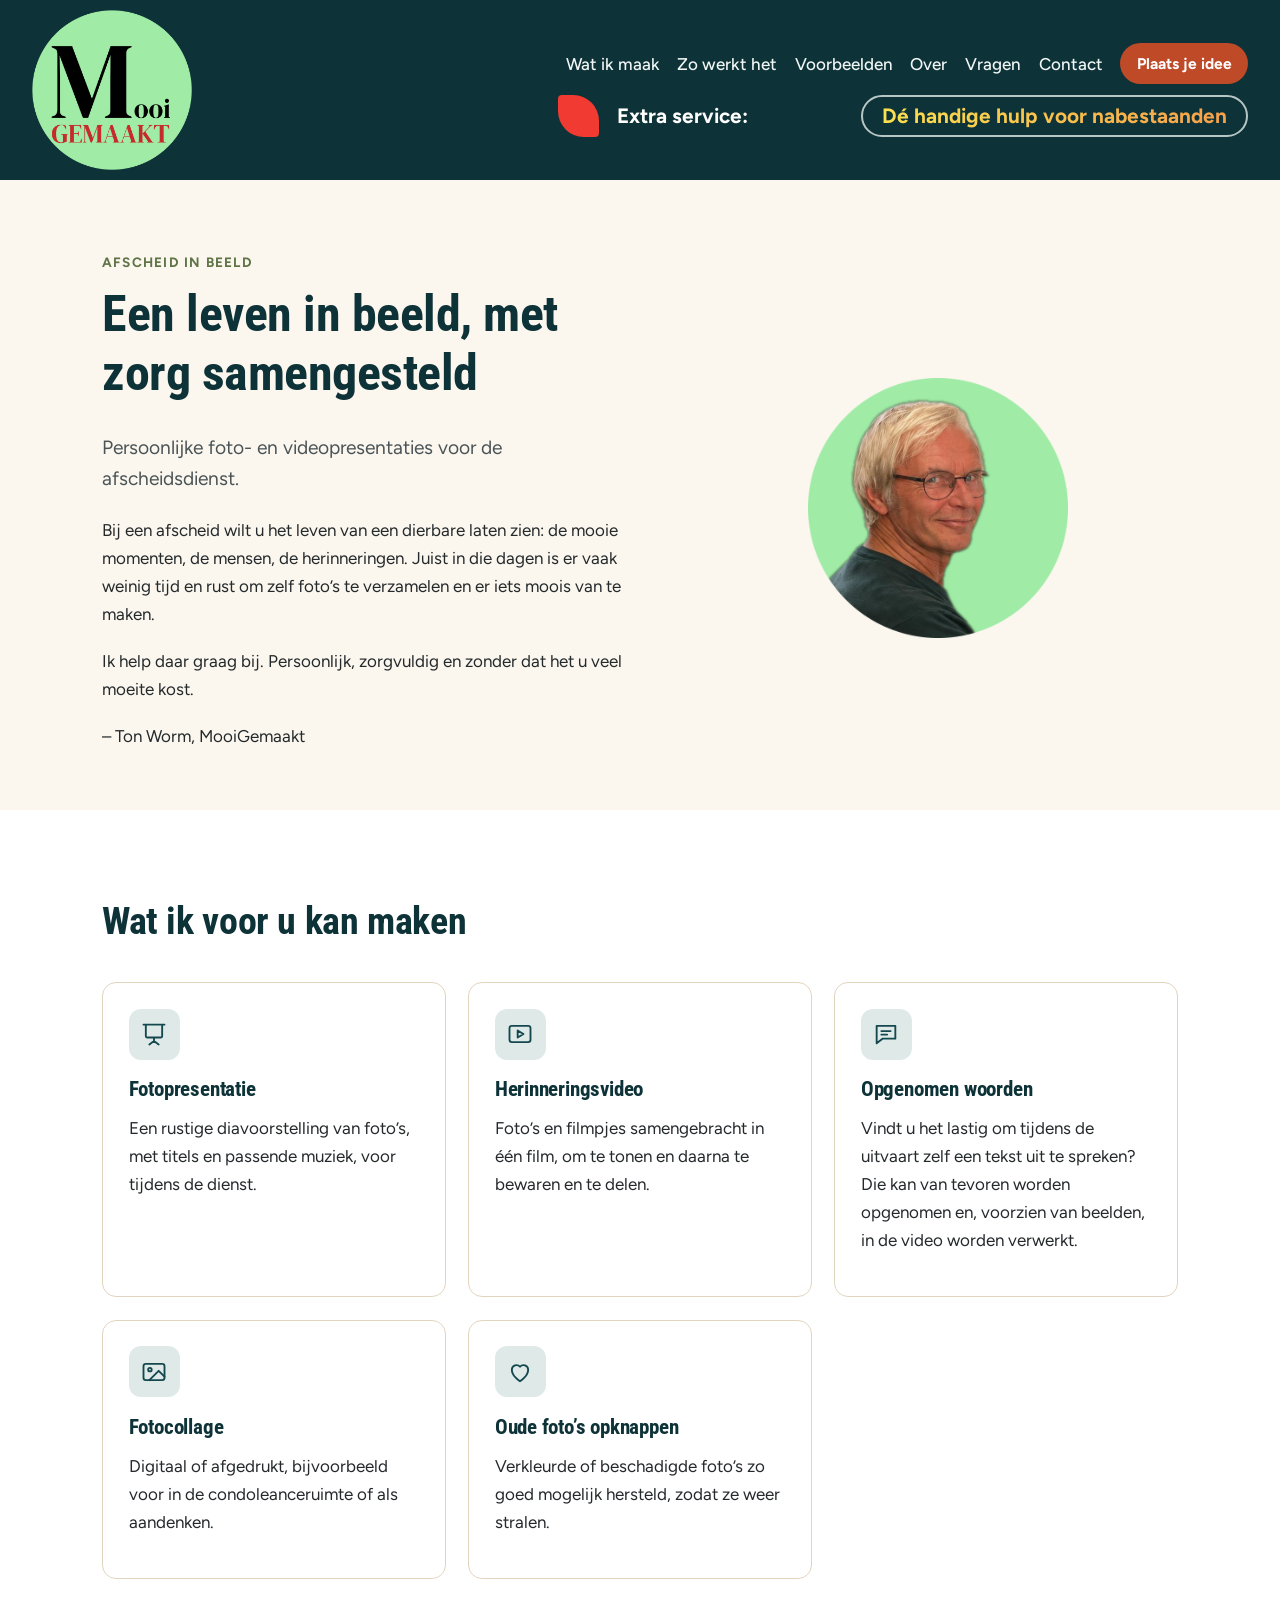
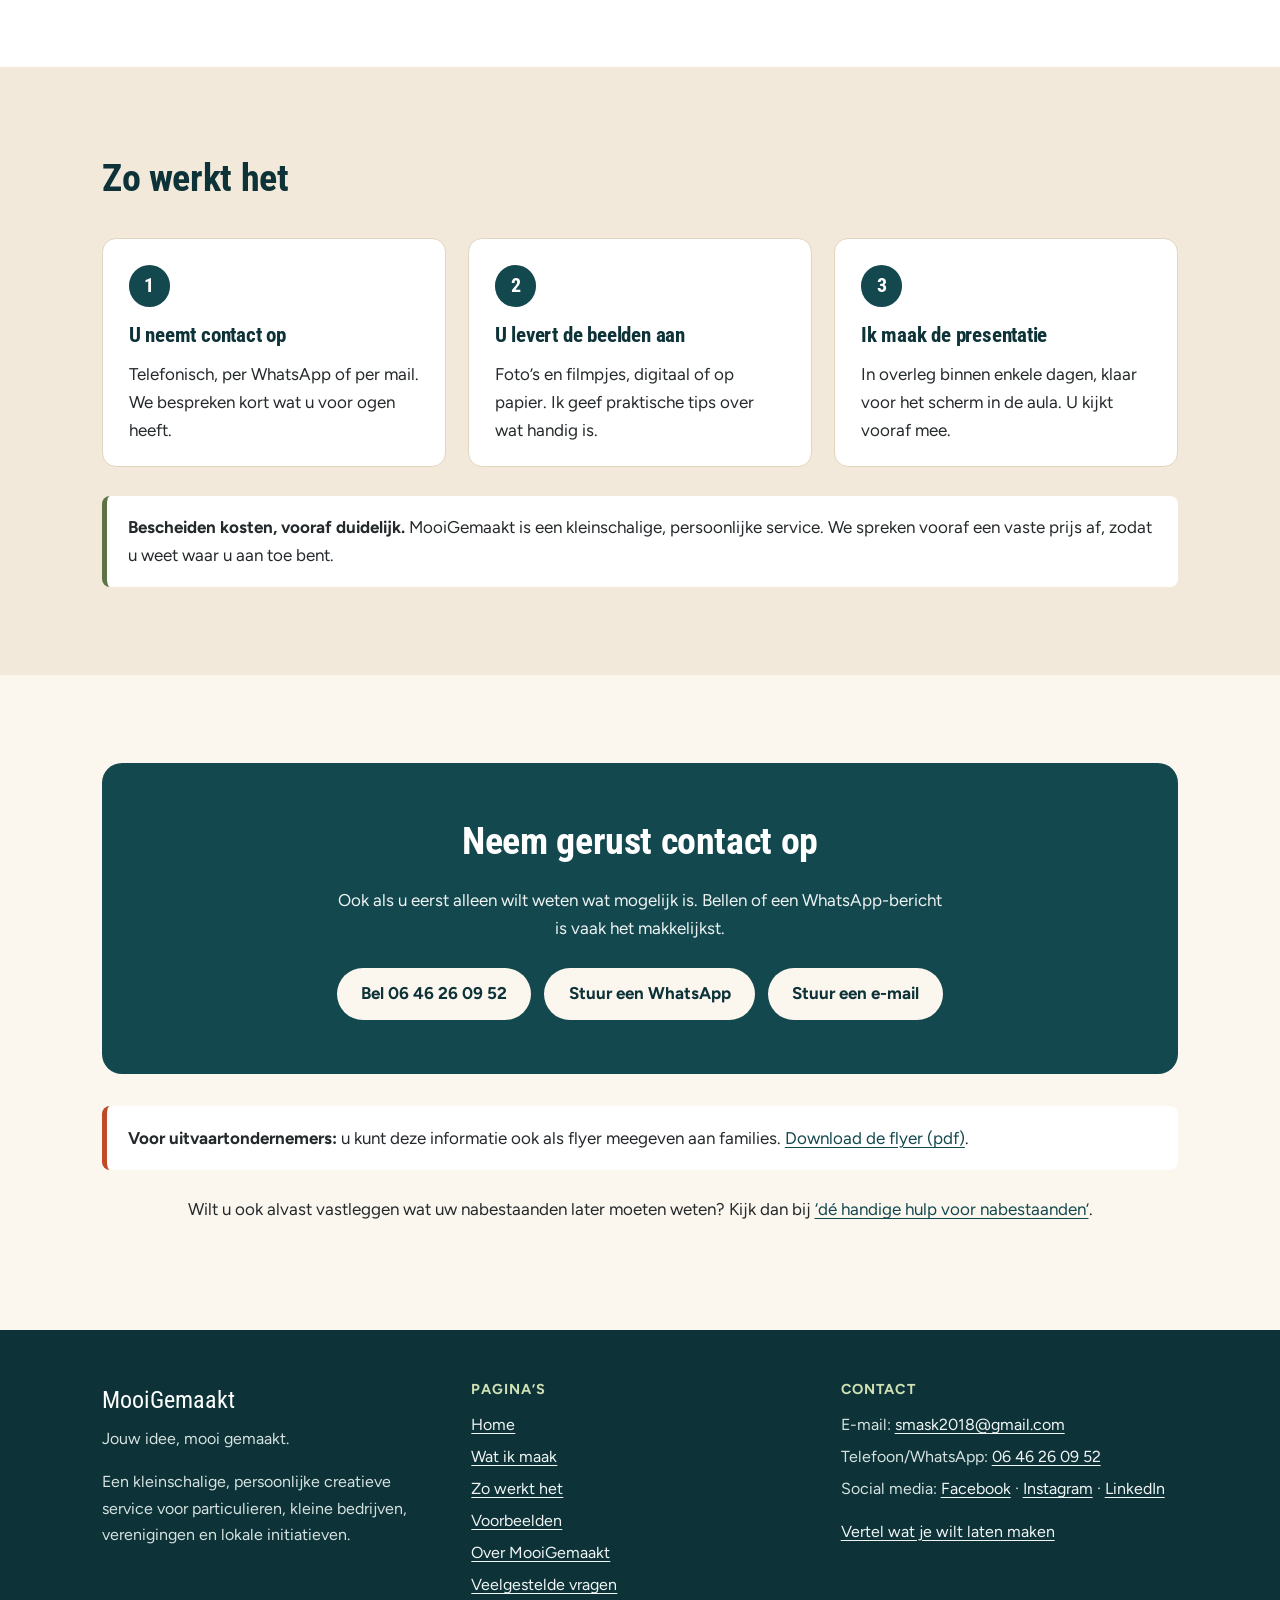
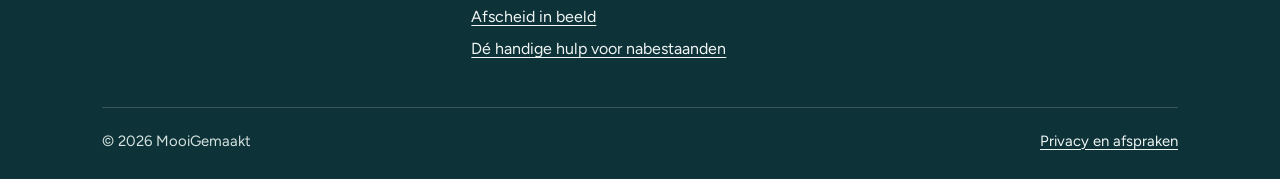
==== commit d4fc719b: "MooiGemaakt: kop toont "Extra service: Dé handige hulp voor nabestaanden" Co-Authored-By: Claude Opu" ====
--- a/afscheid.html
+++ b/afscheid.html
@@ -20,7 +20,7 @@
   <link rel="preconnect" href="https://fonts.googleapis.com">
   <link rel="preconnect" href="https://fonts.gstatic.com" crossorigin>
   <link href="https://fonts.googleapis.com/css2?family=Figtree:wght@400;500;600;700&family=Roboto+Condensed:wght@700&display=swap" rel="stylesheet">
-  <link rel="stylesheet" href="css/style.css?v=20261122">
+  <link rel="stylesheet" href="css/style.css?v=20261122c">
 </head>
 <body>
   <a class="skip-link" href="#inhoud">Direct naar de inhoud</a>
@@ -42,7 +42,11 @@
           <li><a href="faq.html">Vragen</a></li>
           <li><a href="contact.html">Contact</a></li>
         </ul>
-        <a class="btn btn-small header-hulp" href="nabestaanden.html">Dé handige hulp voor achterblijvers</a>
+        <div class="header-extra">
+          <span class="header-extra-blad" aria-hidden="true"></span>
+          <span class="header-extra-label">Extra service:</span>
+          <a class="btn header-hulp" href="nabestaanden.html"><span class="header-hulp-tekst">Dé handige hulp voor nabestaanden</span></a>
+        </div>
         <a class="btn btn-primary btn-small" href="contact.html">Plaats je idee</a>
       </nav>
     </div>
@@ -137,7 +141,7 @@
         <div class="note" style="margin-top:2rem">
           <p><strong>Voor uitvaartondernemers:</strong> u kunt deze informatie ook als flyer meegeven aan families. <a href="downloads/flyer-afscheid-in-beeld.pdf" download>Download de flyer (pdf)</a>.</p>
         </div>
-        <p class="center" style="margin-top:1.6rem">Wilt u ook alvast vastleggen wat uw nabestaanden later moeten weten? Kijk dan bij <a href="nabestaanden.html">‘dé handige hulp voor achterblijvers’</a>.</p>
+        <p class="center" style="margin-top:1.6rem">Wilt u ook alvast vastleggen wat uw nabestaanden later moeten weten? Kijk dan bij <a href="nabestaanden.html">‘dé handige hulp voor nabestaanden’</a>.</p>
       </div>
     </section>
   </main>
@@ -160,7 +164,7 @@
             <li><a href="over.html">Over MooiGemaakt</a></li>
             <li><a href="faq.html">Veelgestelde vragen</a></li>
             <li><a href="afscheid.html">Afscheid in beeld</a></li>
-            <li><a href="nabestaanden.html">Dé handige hulp voor achterblijvers</a></li>
+            <li><a href="nabestaanden.html">Dé handige hulp voor nabestaanden</a></li>
           </ul>
         </div>
         <div>
--- a/css/style.css
+++ b/css/style.css
@@ -455,6 +455,19 @@
   .bladerboek-teller { min-width: 0; font-size: 0.9rem; }
 }
 .bladerboek-download { margin-top: 1rem; }
+.bladerboek .stf__wrapper { margin-inline: auto; }
+.bladerboek-groot { margin: 0.9rem 0 0; }
+.bladerboek-groot[hidden] { display: none; }
+/* Schermvullend: het boek vult het hele venster (ook op een iPhone, waar echt volledig scherm niet kan) */
+.bladerboek.is-schermvullend {
+  position: fixed; inset: 0; z-index: 1000; max-width: none; margin: 0;
+  display: flex; flex-direction: column; justify-content: center;
+  padding: 3.2rem 1rem 1rem; background: #1d3437; overflow: hidden;
+}
+.bladerboek.is-schermvullend .bladerboek-teller { color: #e8eeee; }
+.bladerboek.is-schermvullend .bladerboek-download { display: none; }
+.bladerboek.is-schermvullend .bladerboek-groot { position: absolute; top: 0.6rem; right: 0.8rem; margin: 0; }
+html.bladerboek-open { overflow: hidden; }
 
 .placeholder .icon { width: 3rem; height: 3rem; opacity: 0.75; }
 .placeholder p { margin: 0; max-width: 24em; font-size: 0.97rem; }
@@ -806,7 +819,27 @@
   .main-nav { display: grid; grid-template-columns: auto auto; align-items: center; justify-items: end; column-gap: 0.6rem; row-gap: 0.55rem; }
   .main-nav ul { grid-column: 1; grid-row: 1; }
   .main-nav .btn-primary { grid-column: 2; grid-row: 1; }
-  .header-hulp { grid-column: 1 / -1; grid-row: 2; }
+  .header-extra { grid-column: 1 / -1; grid-row: 2; justify-self: stretch; }
+}
+
+/* Regel "Extra service: Dé handige hulp voor nabestaanden" onder het menu */
+.header-extra { display: flex; align-items: center; flex-wrap: wrap; gap: 0.6rem 1.1rem; }
+.header-extra-blad {
+  flex: none; width: 2.6rem; height: 2.6rem; background: #f03a32;
+  border-radius: 4px 62% 4px 62%;
+}
+.header-extra-label { font-weight: 700; font-size: 1.3rem; color: var(--white); white-space: nowrap; }
+.header-hulp { margin-left: auto; padding: 0.4rem 1.2rem; font-size: 1.3rem; }
+.header-hulp-tekst {
+  font-weight: 700; color: #f8c64a;
+  background: linear-gradient(90deg, #fbe04f 0%, #f7a04a 100%);
+  -webkit-background-clip: text; background-clip: text; -webkit-text-fill-color: transparent;
+}
+@media (max-width: 960px) {
+  .header-extra { padding-top: 0.4rem; }
+  .header-extra-blad { width: 1.9rem; height: 1.9rem; }
+  .header-extra-label { font-size: 1.1rem; }
+  .header-hulp { margin-left: 0; flex: 1 1 100%; font-size: 1.1rem; white-space: normal; text-align: center; }
 }
 
 /* Draaiend logo (wereldbol) naast het welkomstblok */
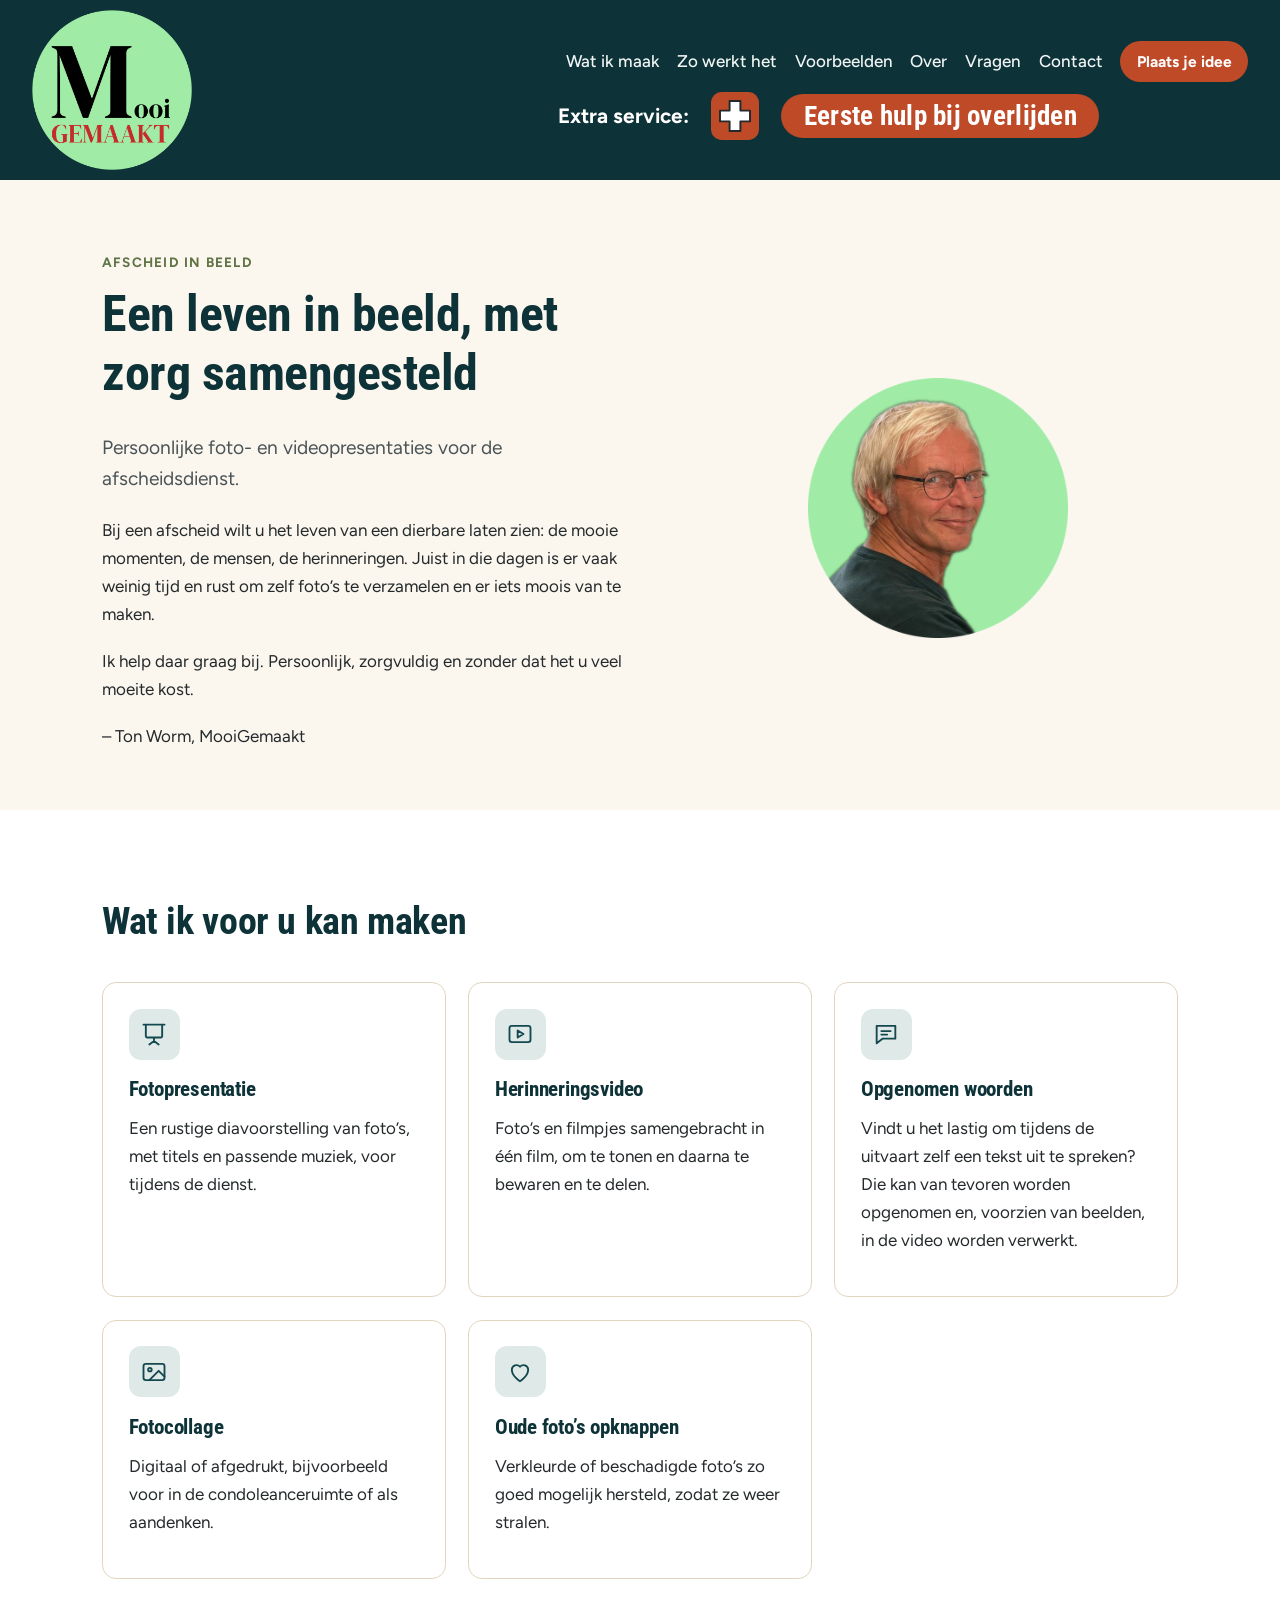
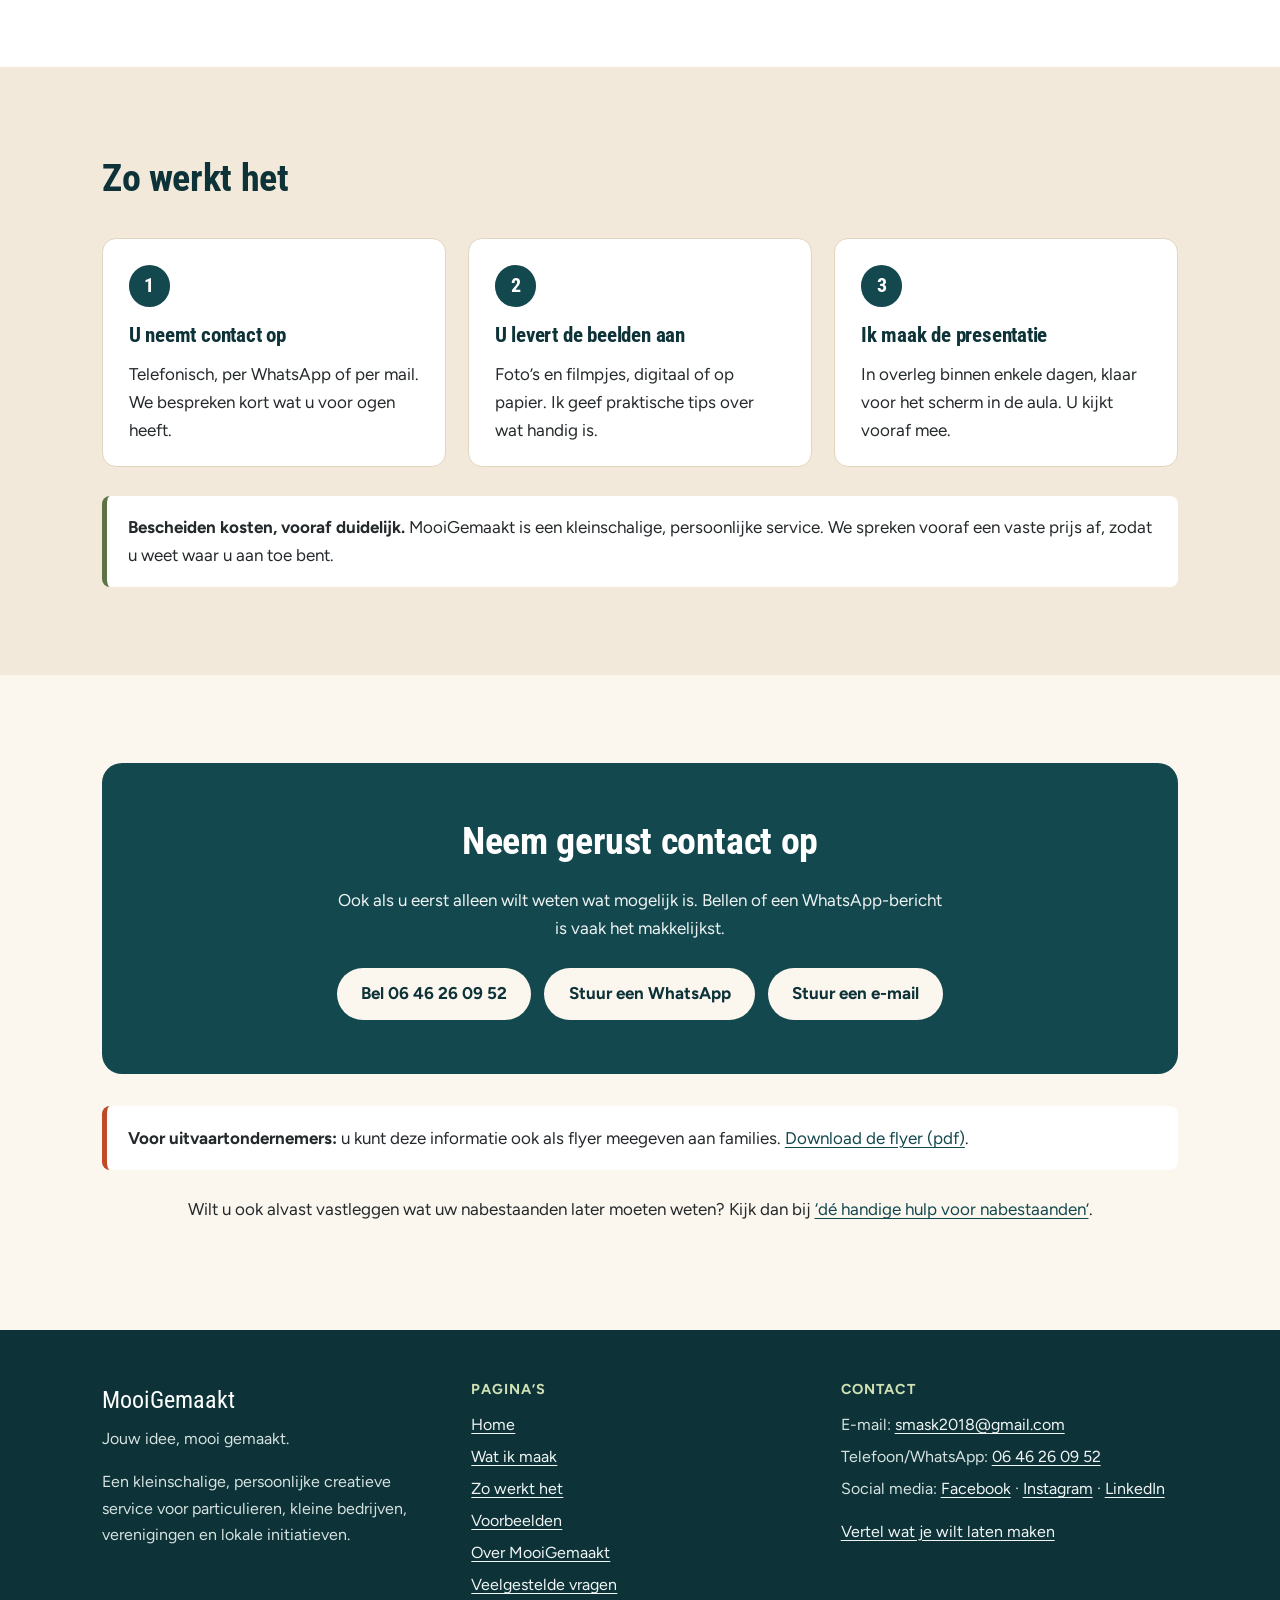
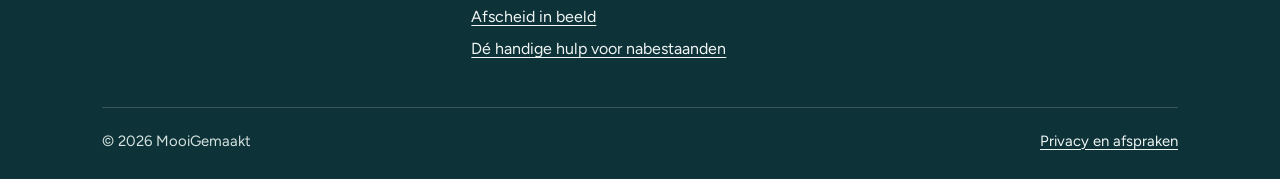
==== commit caa03730: "MooiGemaakt: kopregel "Extra service: Eerste hulp bij overlijden" met kruis; blokjes onderaan gelijk" ====
--- a/afscheid.html
+++ b/afscheid.html
@@ -20,7 +20,7 @@
   <link rel="preconnect" href="https://fonts.googleapis.com">
   <link rel="preconnect" href="https://fonts.gstatic.com" crossorigin>
   <link href="https://fonts.googleapis.com/css2?family=Figtree:wght@400;500;600;700&family=Roboto+Condensed:wght@700&display=swap" rel="stylesheet">
-  <link rel="stylesheet" href="css/style.css?v=20261122c">
+  <link rel="stylesheet" href="css/style.css?v=20261123e">
 </head>
 <body>
   <a class="skip-link" href="#inhoud">Direct naar de inhoud</a>
@@ -43,9 +43,9 @@
           <li><a href="contact.html">Contact</a></li>
         </ul>
         <div class="header-extra">
-          <span class="header-extra-blad" aria-hidden="true"></span>
           <span class="header-extra-label">Extra service:</span>
-          <a class="btn header-hulp" href="nabestaanden.html"><span class="header-hulp-tekst">Dé handige hulp voor nabestaanden</span></a>
+          <svg class="header-extra-kruis" viewBox="0 0 40 40" aria-hidden="true"><rect width="40" height="40" rx="9" fill="#bf4a28"/><path d="M15.5 7.5h9v8h8v9h-8v8h-9v-8h-8v-9h8z" fill="#ffffff" stroke="#24292b" stroke-width="1.6" stroke-linejoin="round"/></svg>
+          <a class="btn header-hulp" href="nabestaanden.html">Eerste hulp bij overlijden</a>
         </div>
         <a class="btn btn-primary btn-small" href="contact.html">Plaats je idee</a>
       </nav>
--- a/css/style.css
+++ b/css/style.css
@@ -822,30 +822,46 @@
   .header-extra { grid-column: 1 / -1; grid-row: 2; justify-self: stretch; }
 }
 
-/* Regel "Extra service: Dé handige hulp voor nabestaanden" onder het menu */
-.header-extra { display: flex; align-items: center; flex-wrap: wrap; gap: 0.6rem 1.1rem; }
-.header-extra-blad {
-  flex: none; width: 2.6rem; height: 2.6rem; background: #f03a32;
-  border-radius: 4px 62% 4px 62%;
-}
+/* Regel "Extra service: [kruis] Eerste hulp bij overlijden" onder het menu */
+.header-extra { display: flex; align-items: center; flex-wrap: wrap; gap: 0.6rem 1.4rem; }
 .header-extra-label { font-weight: 700; font-size: 1.3rem; color: var(--white); white-space: nowrap; }
-.header-hulp { margin-left: auto; padding: 0.4rem 1.2rem; font-size: 1.3rem; }
-.header-hulp-tekst {
-  font-weight: 700; color: #f8c64a;
-  background: linear-gradient(90deg, #fbe04f 0%, #f7a04a 100%);
-  -webkit-background-clip: text; background-clip: text; -webkit-text-fill-color: transparent;
-}
+.header-extra-kruis { flex: none; display: block; width: 3rem; height: 3rem; }
+.header-hulp {
+  background: var(--coral); color: var(--white); border: 0;
+  font-family: var(--font-head); font-weight: 700; font-size: 1.7rem; letter-spacing: 0.01em;
+  padding: 0.35rem 1.4rem; line-height: 1.2;
+}
+.header-hulp:hover { background: var(--coral-dark); color: var(--white); }
+.header-hulp[aria-current="page"] { background: var(--coral-dark); box-shadow: none; border: 0; }
 @media (max-width: 960px) {
   .header-extra { padding-top: 0.4rem; }
-  .header-extra-blad { width: 1.9rem; height: 1.9rem; }
+  .header-extra-kruis { width: 2rem; height: 2rem; }
   .header-extra-label { font-size: 1.1rem; }
-  .header-hulp { margin-left: 0; flex: 1 1 100%; font-size: 1.1rem; white-space: normal; text-align: center; }
-}
-
-/* Draaiend logo (wereldbol) naast het welkomstblok */
-.mg-globe { --globe-size: min(78vw, 400px); position: relative; width: var(--globe-size); aspect-ratio: 1; margin-inline: auto; }
-.mg-globe::before { content: ""; position: absolute; inset: -9%; border-radius: 50%;
-  background: radial-gradient(circle, rgba(160,235,166,.45) 52%, rgba(160,235,166,.18) 62%, transparent 71%); filter: blur(6px); }
-.mg-globe::after { content: ""; position: absolute; left: 18%; right: 18%; bottom: -10%; height: 7%; border-radius: 50%;
-  background: radial-gradient(ellipse, rgba(13,50,55,.30), transparent 70%); }
-.mg-globe canvas, .mg-globe img { position: relative; z-index: 1; width: 100%; height: 100%; display: block; border-radius: 50%; }
+  .header-hulp { flex: 1 1 100%; font-size: 1.2rem; white-space: normal; text-align: center; }
+}
+
+/* Pagina handige hulp: tekst over de volle breedte, blokjes met voorbeeld en video ernaast */
+.hulp-hero .lead, .hulp-hero p { max-width: none; }
+.hulp-overzicht { display: grid; gap: 1rem; align-items: start; }
+.hulp-kaarten { display: grid; grid-template-columns: 1fr; gap: 1rem; }
+.hulp-kaarten .card h3 { hyphens: auto; }
+.hulp-voorbeeld { margin-top: 1.4rem; }
+.hulp-video { margin-top: 1.4rem; }
+.hulp-video h2 { margin-top: 0; }
+@media (min-width: 560px) {
+  .hulp-kaarten { grid-template-columns: 1fr 1fr; }
+}
+/* computer: blokjes 1-4 naast het voorbeeld, blokjes 5-8 op gelijke hoogte met de video */
+@media (min-width: 980px) {
+  .hulp-overzicht {
+    grid-template-columns: minmax(0, 1fr) minmax(0, 1fr);
+    grid-template-areas: "boven voorbeeld" "onder videokop" "onder videoframe";
+    column-gap: 3rem; row-gap: 0;
+  }
+  .hulp-kaarten--boven { grid-area: boven; }
+  .hulp-kaarten--onder { grid-area: onder; align-self: end; } /* onderkant gelijk met de video */
+  .hulp-voorbeeld { grid-area: voorbeeld; margin-top: 0; }
+  .hulp-video { display: contents; }
+  .hulp-videokop { grid-area: videokop; padding-top: 2.4rem; }
+  .hulp-video .video-frame { grid-area: videoframe; }
+}
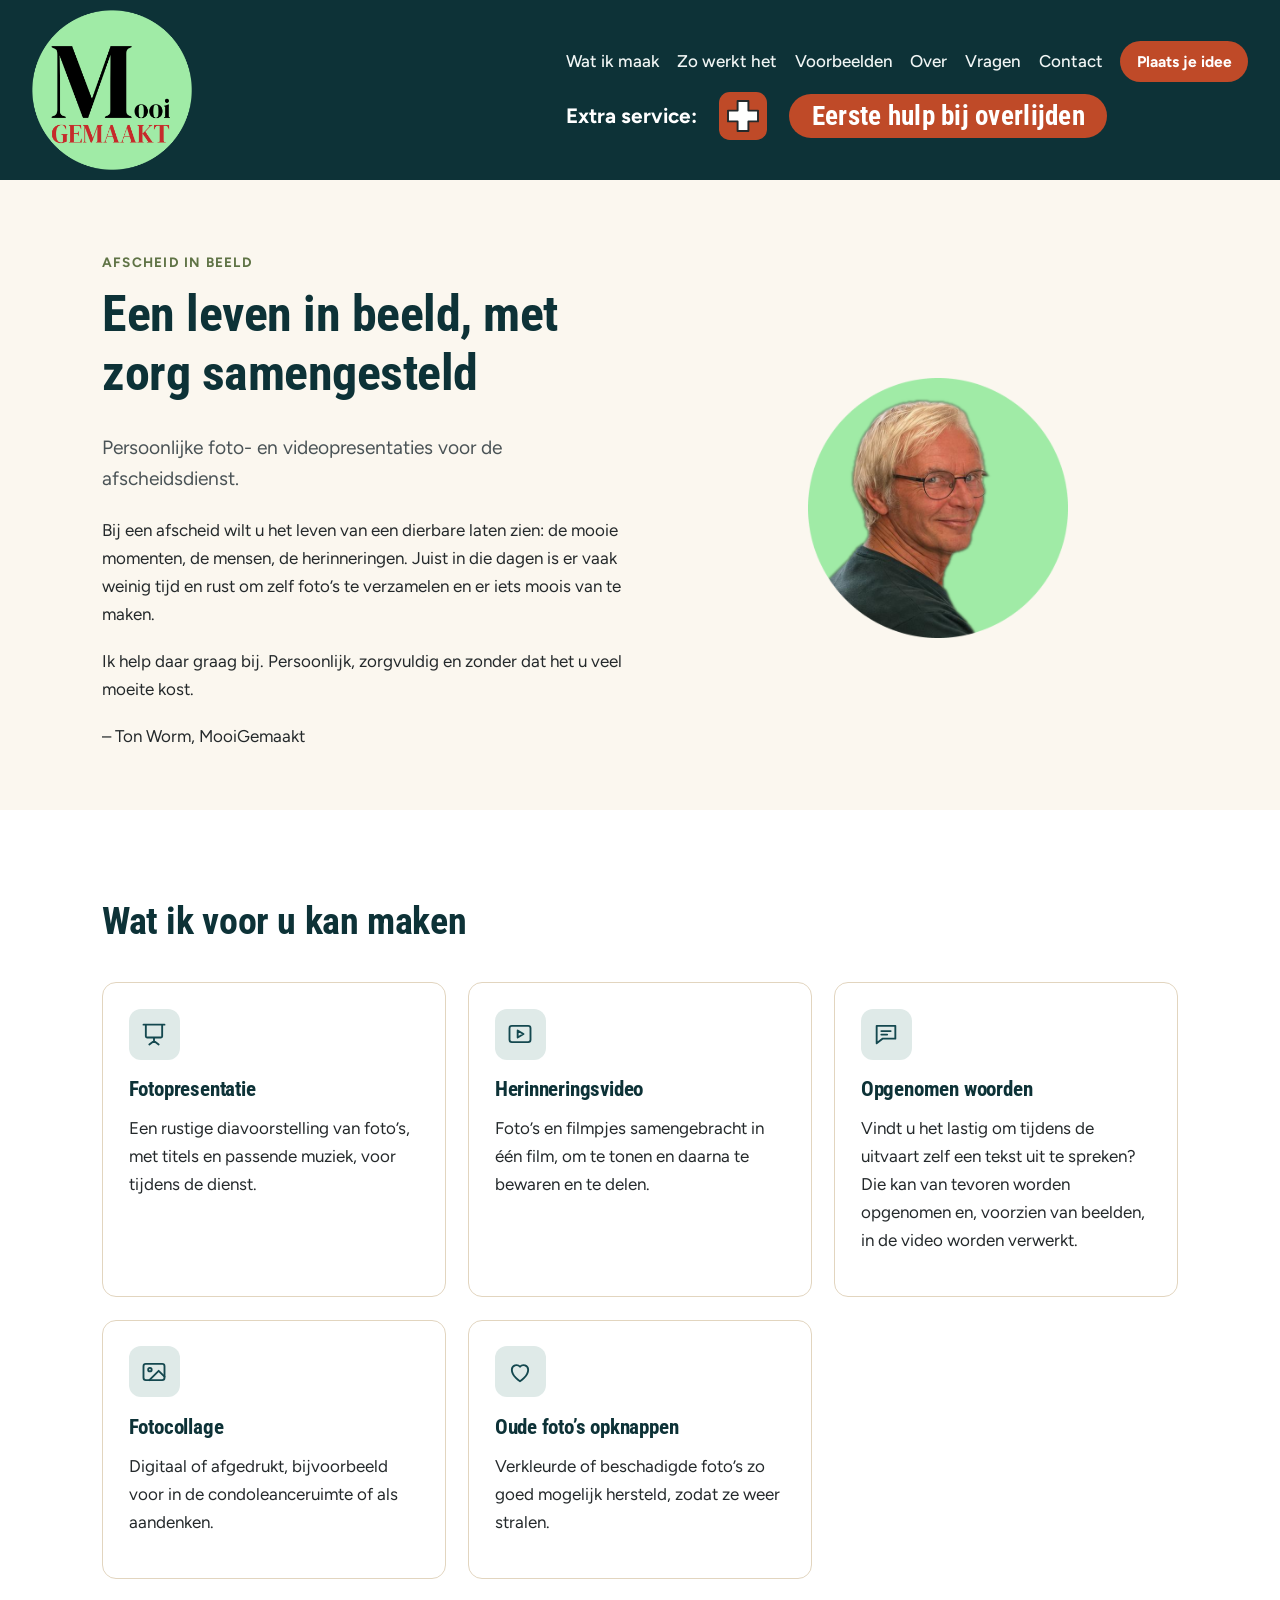
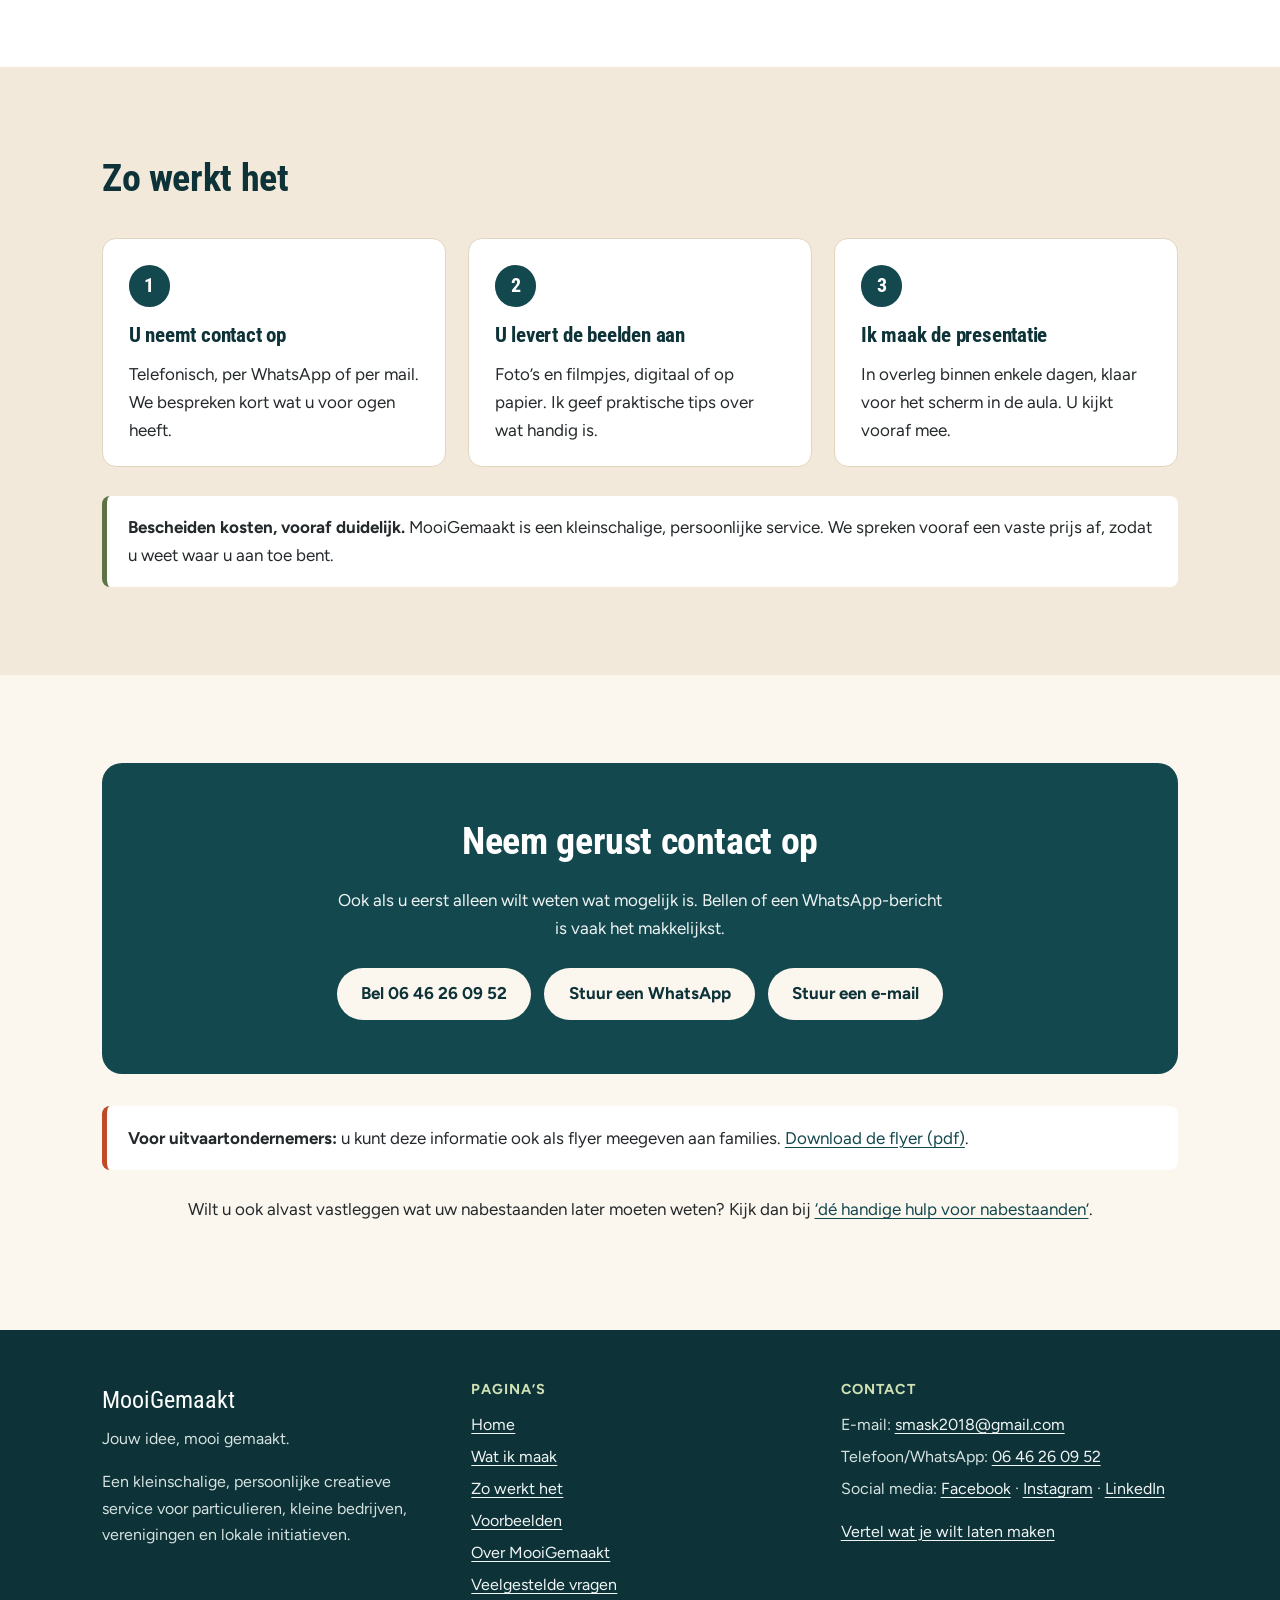
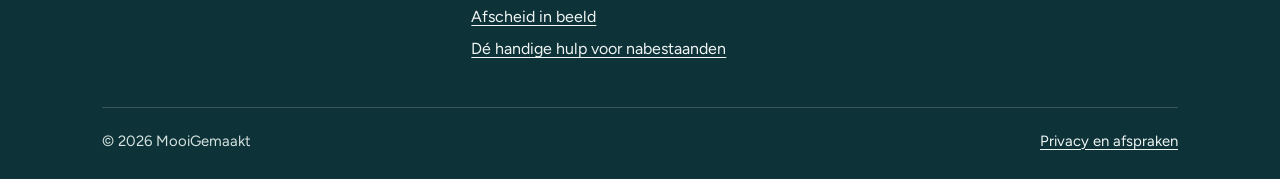
==== commit 635099c6: "MooiGemaakt: "Extra service:" lijnt met "Wat ik maak" Co-Authored-By: Claude Opus 5.5 <noreply@anthr" ====
--- a/afscheid.html
+++ b/afscheid.html
@@ -20,7 +20,7 @@
   <link rel="preconnect" href="https://fonts.googleapis.com">
   <link rel="preconnect" href="https://fonts.gstatic.com" crossorigin>
   <link href="https://fonts.googleapis.com/css2?family=Figtree:wght@400;500;600;700&family=Roboto+Condensed:wght@700&display=swap" rel="stylesheet">
-  <link rel="stylesheet" href="css/style.css?v=20261123e">
+  <link rel="stylesheet" href="css/style.css?v=20261123f">
 </head>
 <body>
   <a class="skip-link" href="#inhoud">Direct naar de inhoud</a>
--- a/css/style.css
+++ b/css/style.css
@@ -865,3 +865,8 @@
   .hulp-videokop { grid-area: videokop; padding-top: 2.4rem; }
   .hulp-video .video-frame { grid-area: videoframe; }
 }
+
+/* "Extra service:" begint precies onder de tekst "Wat ik maak" (menulinks hebben 0.5rem binnenruimte) */
+@media (min-width: 961px) {
+  .header-extra { padding-left: 0.5rem; }
+}
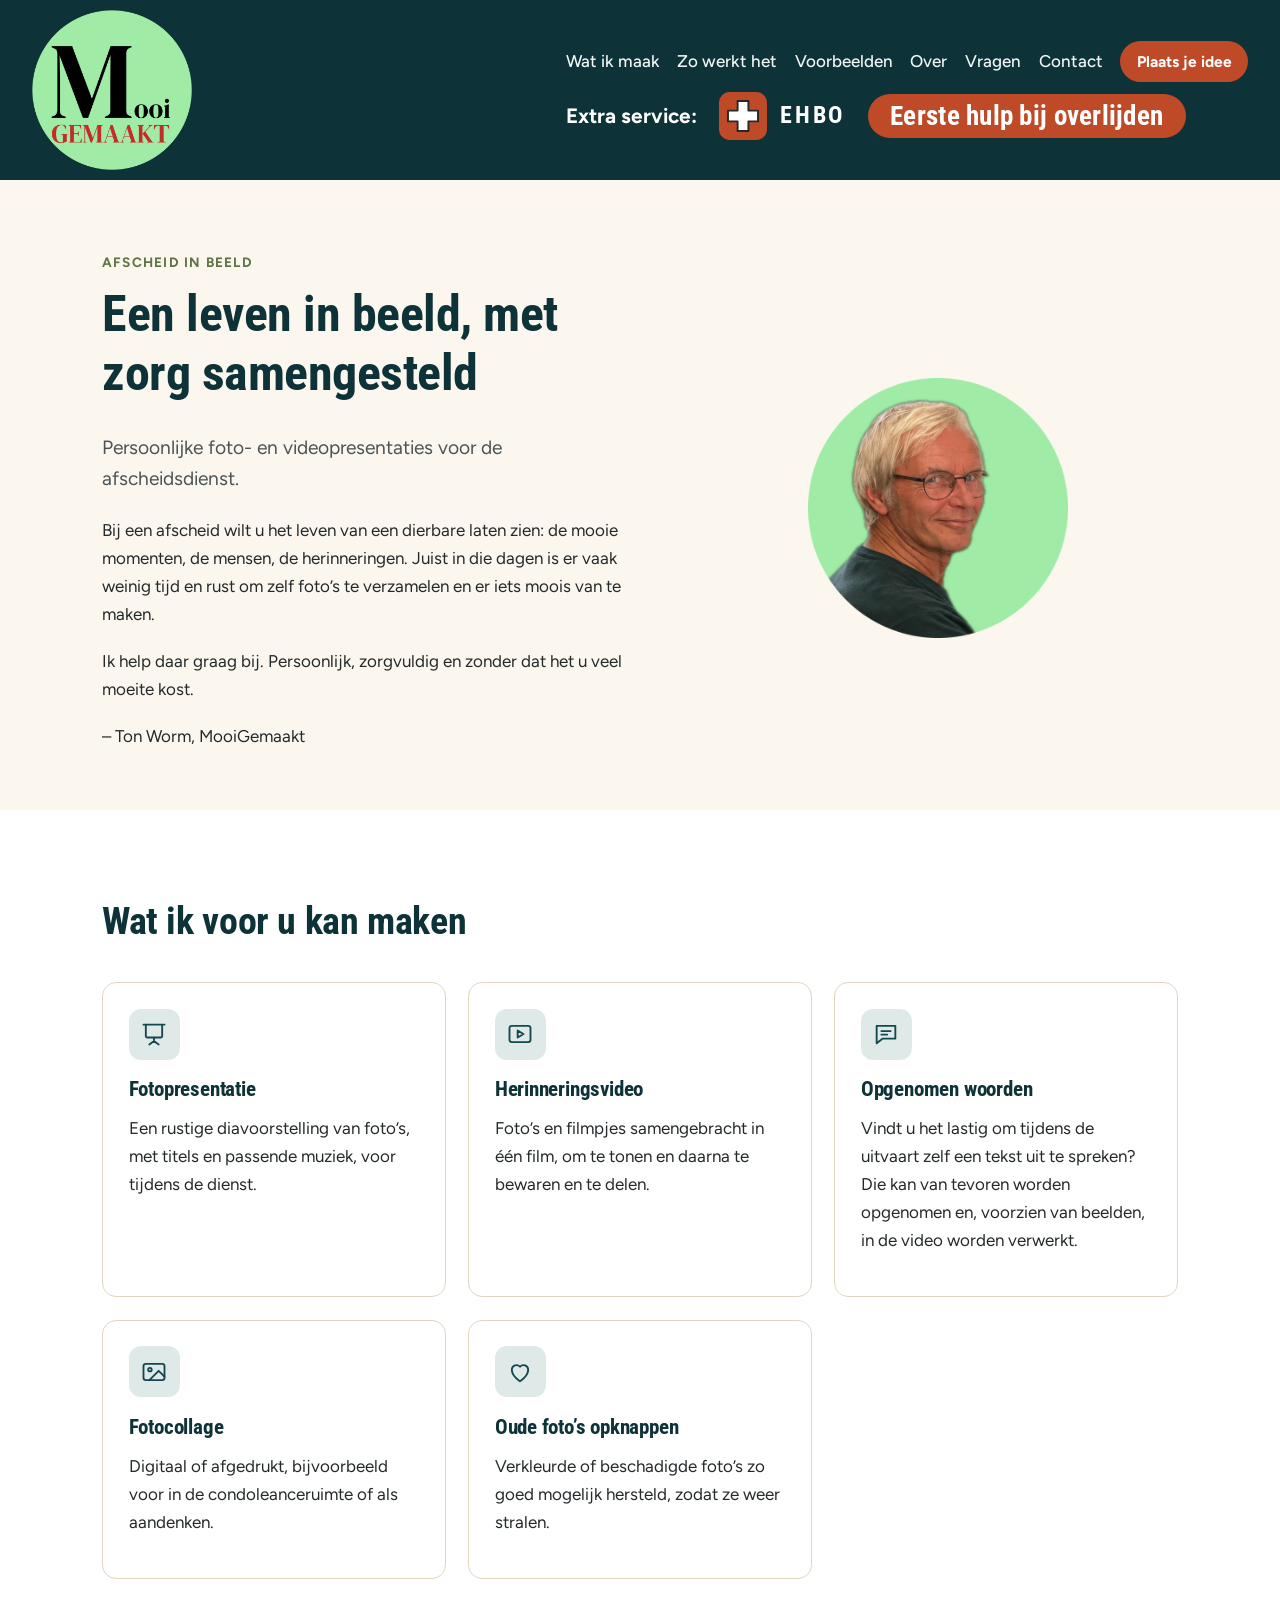
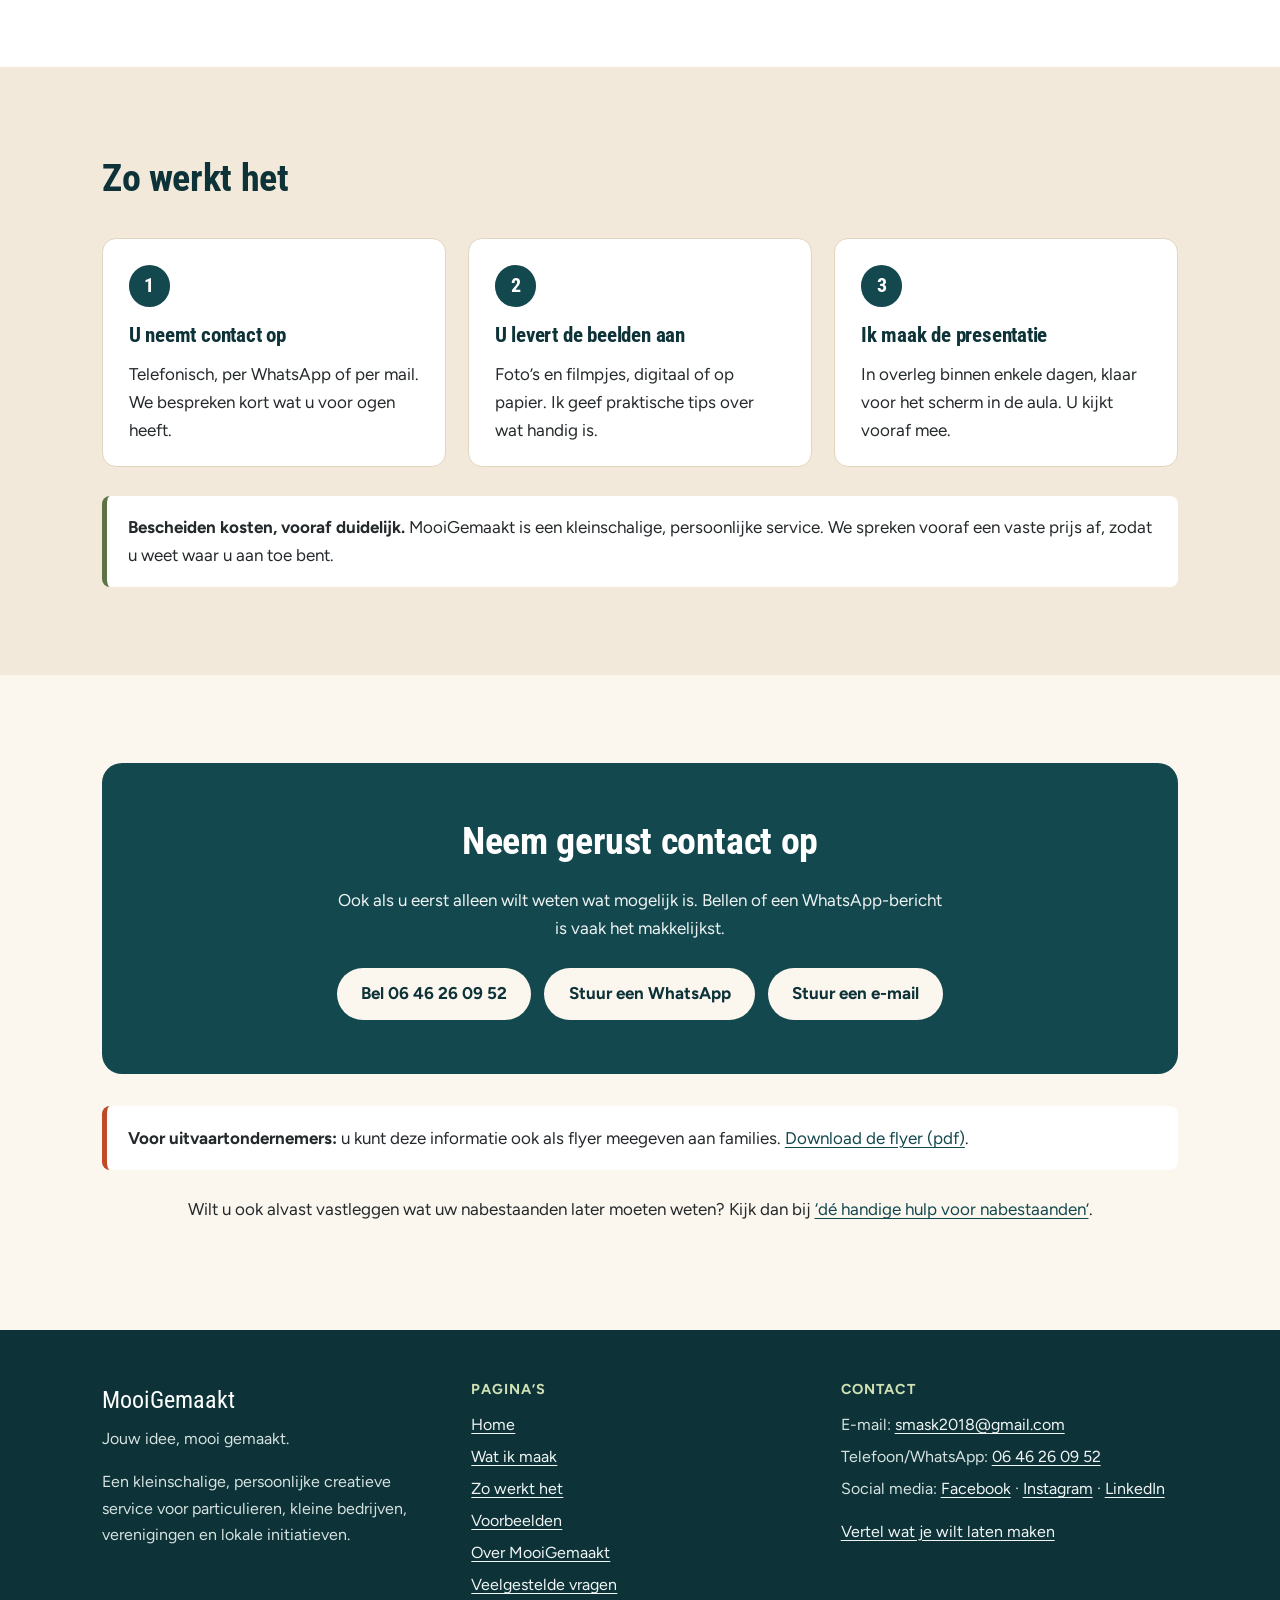
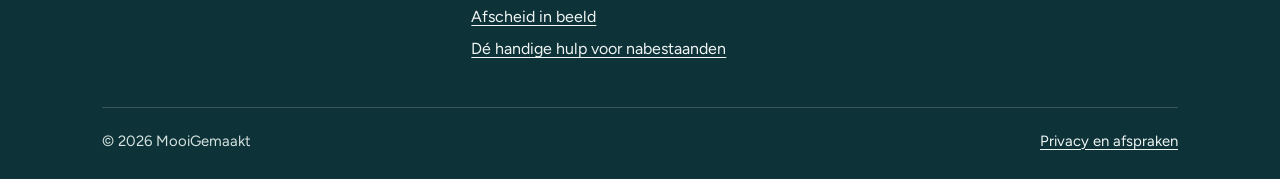
==== commit c4418617: "Header: "EHBO" tussen het kruis en de knop "Eerste hulp bij overlijden" Co-Authored-By: Claude Opus " ====
--- a/afscheid.html
+++ b/afscheid.html
@@ -20,7 +20,7 @@
   <link rel="preconnect" href="https://fonts.googleapis.com">
   <link rel="preconnect" href="https://fonts.gstatic.com" crossorigin>
   <link href="https://fonts.googleapis.com/css2?family=Figtree:wght@400;500;600;700&family=Roboto+Condensed:wght@700&display=swap" rel="stylesheet">
-  <link rel="stylesheet" href="css/style.css?v=20261123f">
+  <link rel="stylesheet" href="css/style.css?v=20261123g">
 </head>
 <body>
   <a class="skip-link" href="#inhoud">Direct naar de inhoud</a>
@@ -45,6 +45,7 @@
         <div class="header-extra">
           <span class="header-extra-label">Extra service:</span>
           <svg class="header-extra-kruis" viewBox="0 0 40 40" aria-hidden="true"><rect width="40" height="40" rx="9" fill="#bf4a28"/><path d="M15.5 7.5h9v8h8v9h-8v8h-9v-8h-8v-9h8z" fill="#ffffff" stroke="#24292b" stroke-width="1.6" stroke-linejoin="round"/></svg>
+          <span class="header-extra-ehbo">EHBO</span>
           <a class="btn header-hulp" href="nabestaanden.html">Eerste hulp bij overlijden</a>
         </div>
         <a class="btn btn-primary btn-small" href="contact.html">Plaats je idee</a>
--- a/css/style.css
+++ b/css/style.css
@@ -870,3 +870,13 @@
 @media (min-width: 961px) {
   .header-extra { padding-left: 0.5rem; }
 }
+
+/* "EHBO" tussen het kruis en de knop, dicht bij het kruis */
+.header-extra-ehbo {
+  font-family: var(--font-head); font-weight: 700; font-size: 1.5rem;
+  letter-spacing: 0.12em; color: var(--white); white-space: nowrap;
+  margin-left: -0.6rem;
+}
+@media (max-width: 960px) {
+  .header-extra-ehbo { font-size: 1.1rem; margin-left: -0.4rem; }
+}
